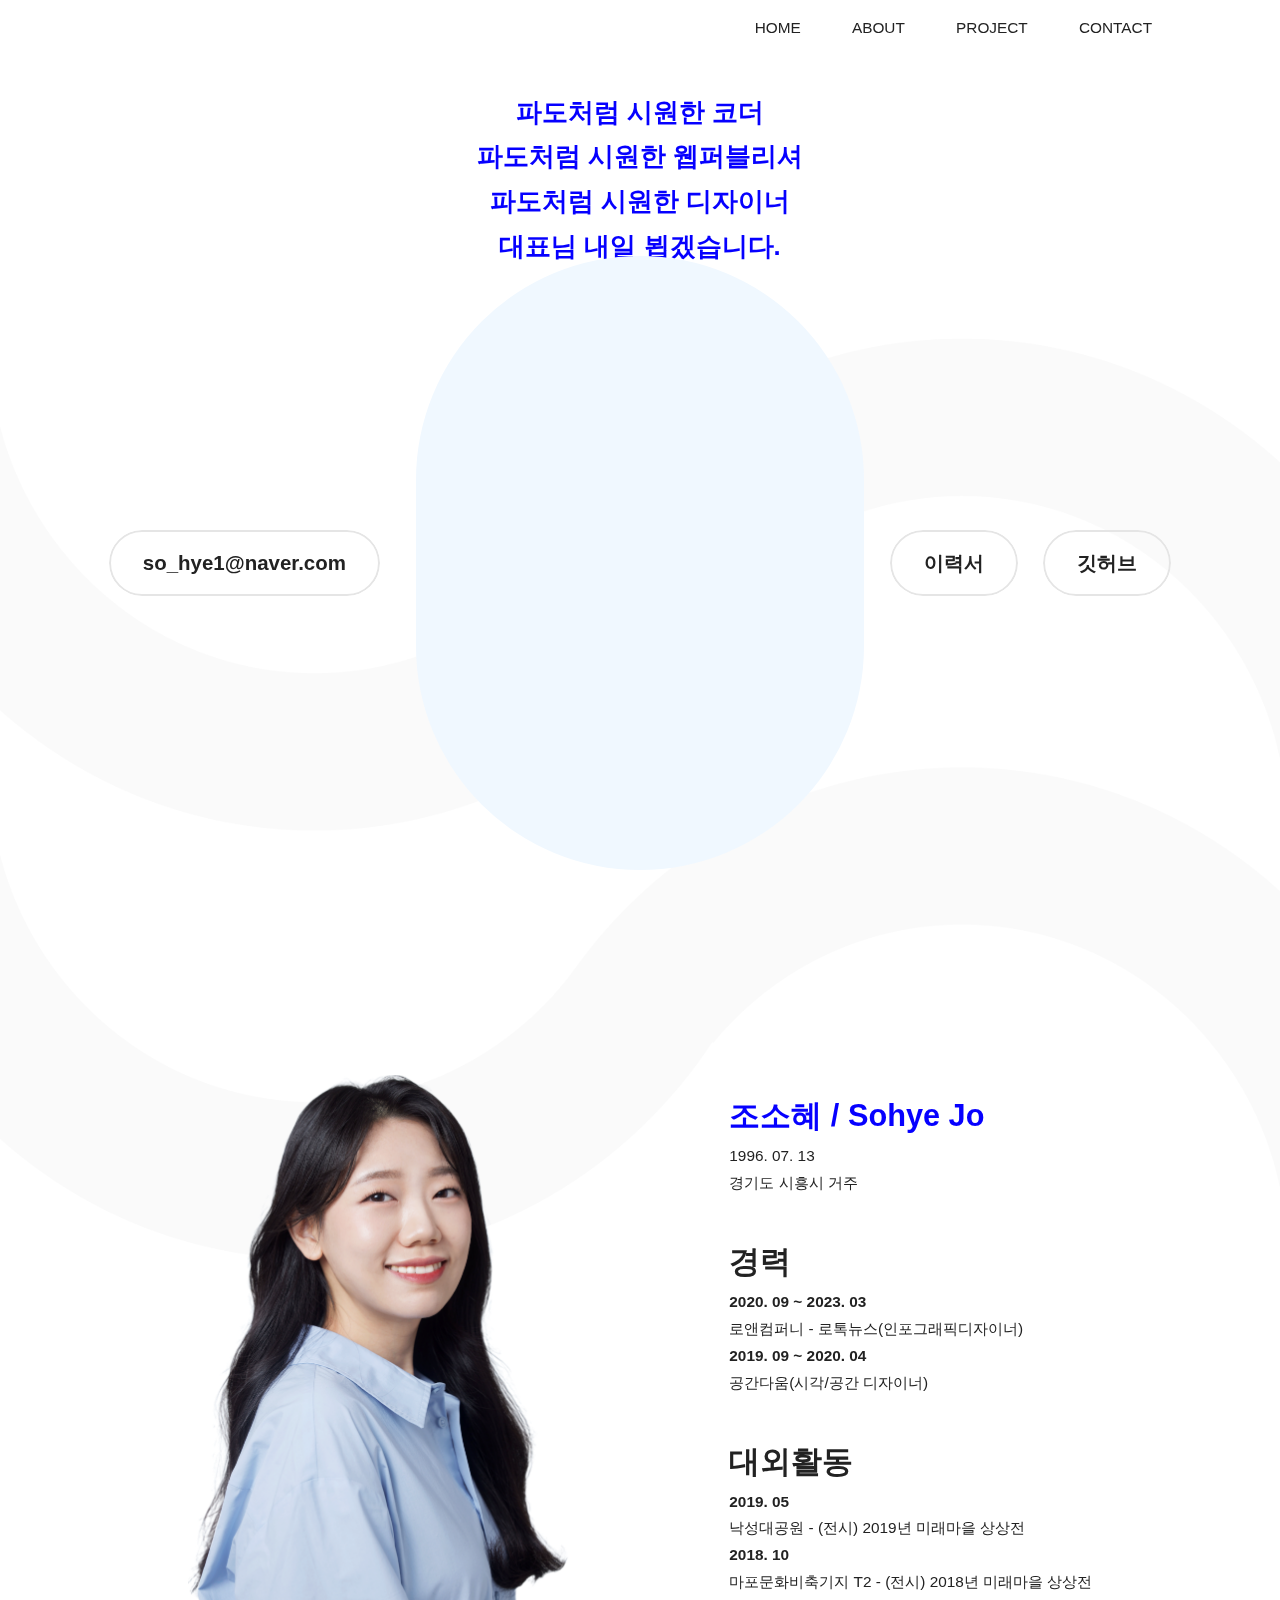
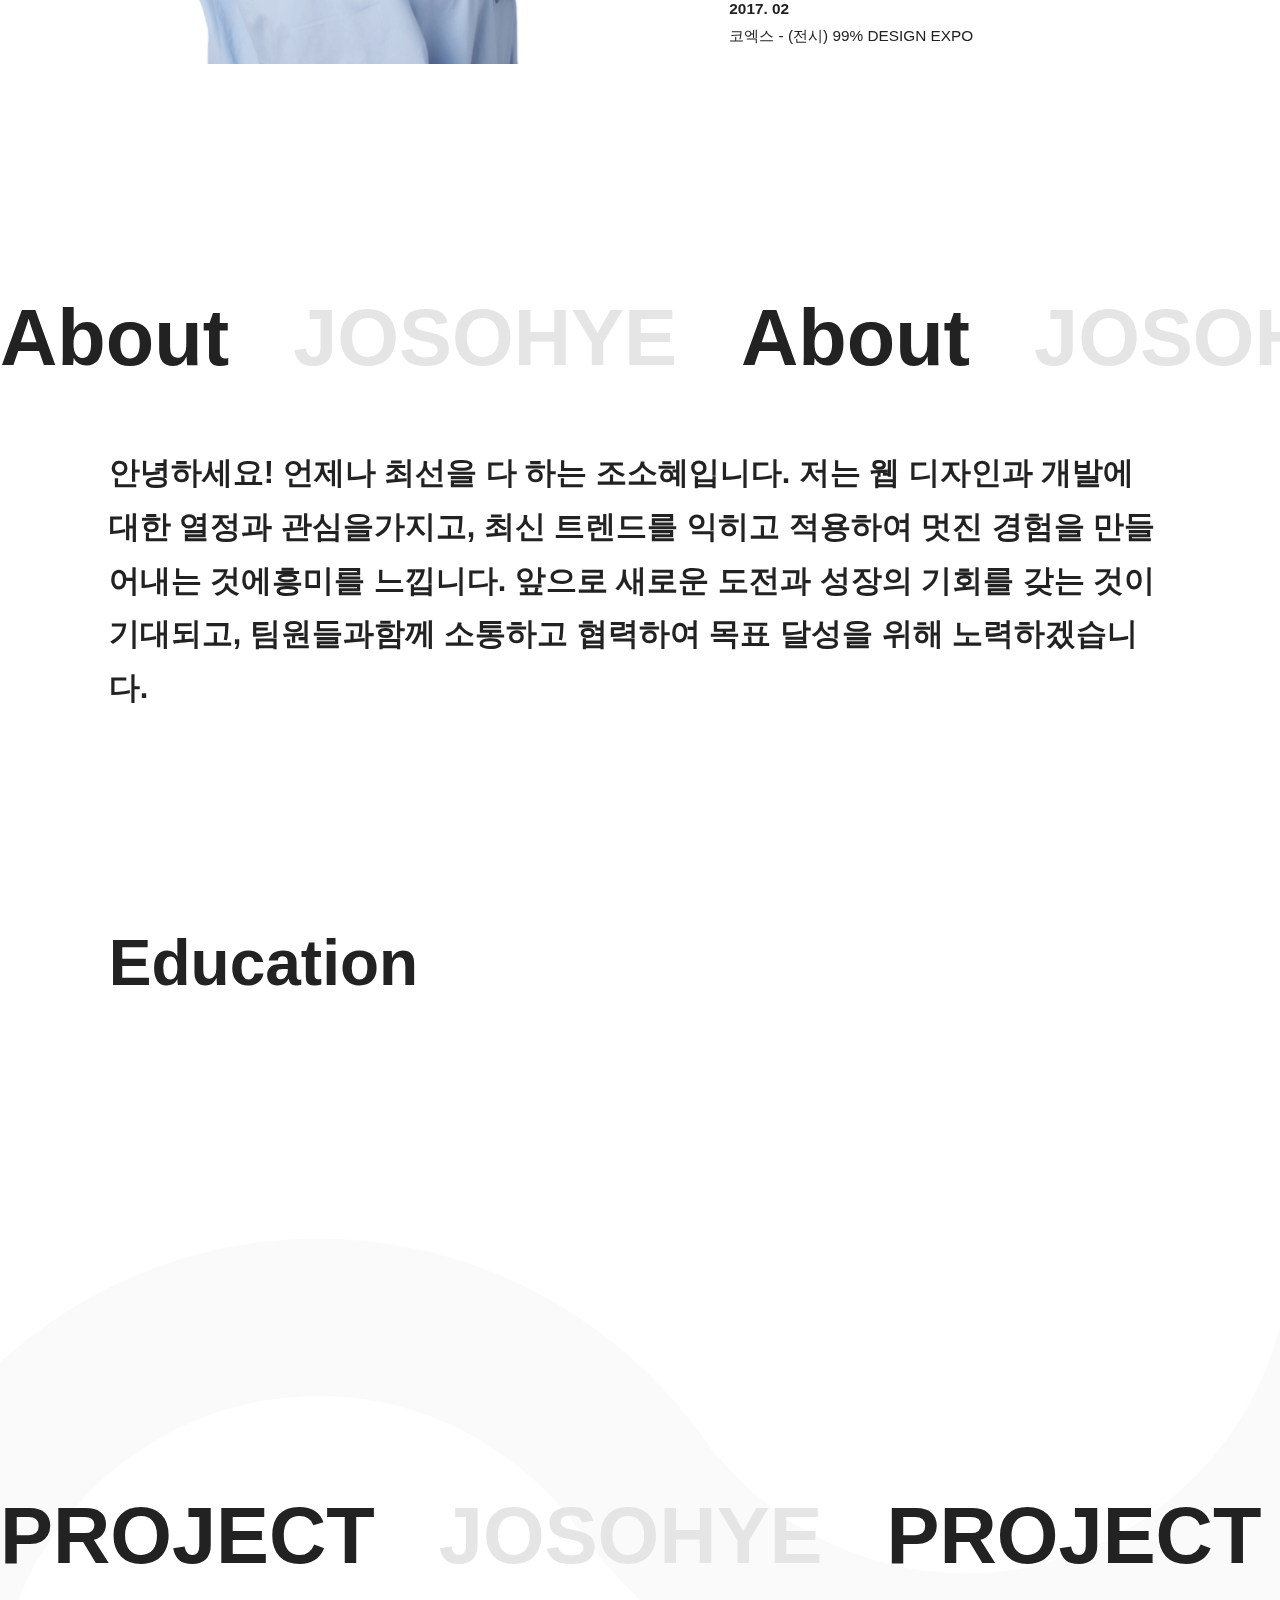
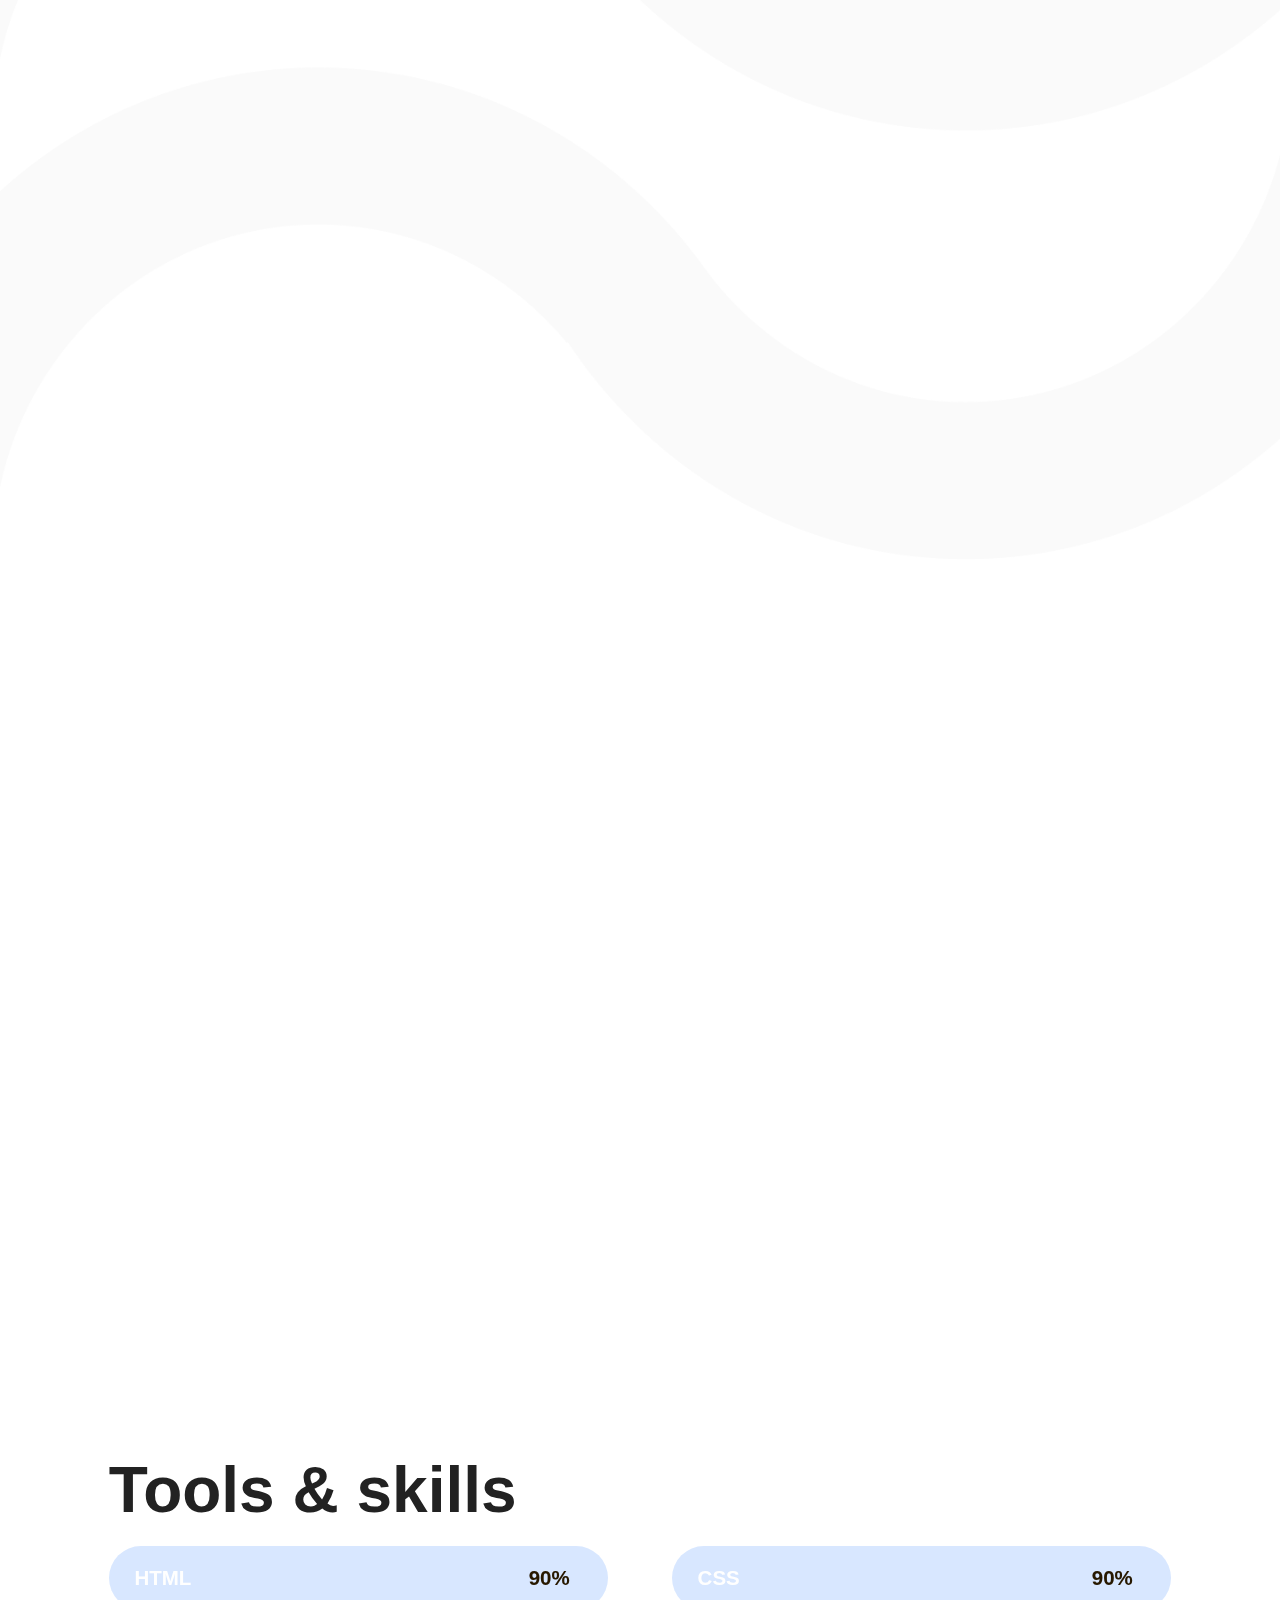
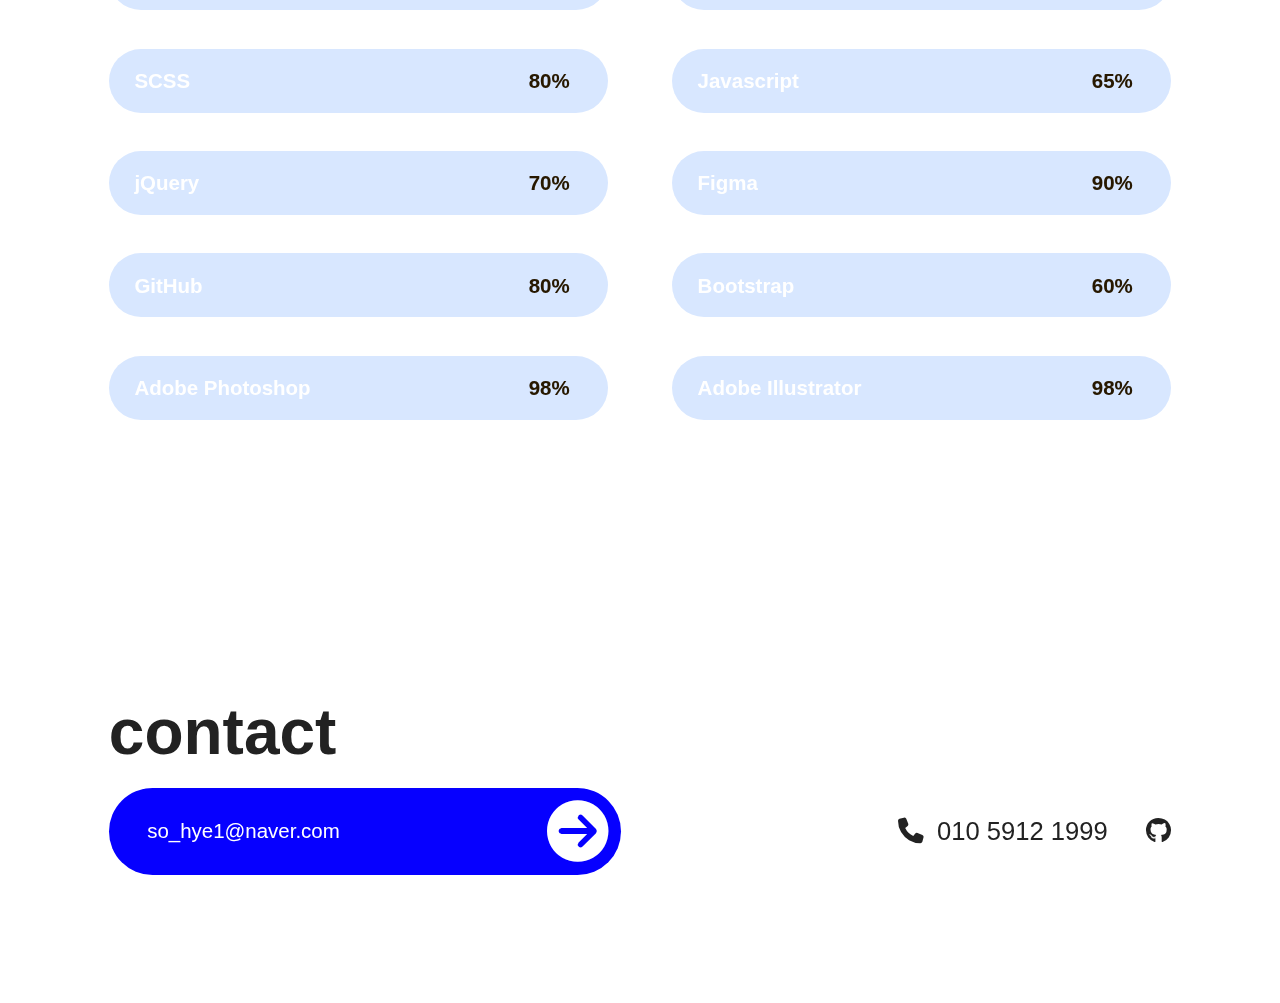
==== index.html @ f973c44a "lottie변경" ====
<!DOCTYPE html>
<html lang="ko">
<head>
    <meta charset="UTF-8">
    <meta name="viewport" content="width=device-width, initial-scale=1.0">
    <title>조소혜 포트폴리오</title>
    <link rel="stylesheet" href="https://cdnjs.cloudflare.com/ajax/libs/pretendard/1.3.8/static/pretendard.css">
    <link href="https://cdn.jsdelivr.net/npm/typeface-poppins@1.1.13/index.min.css" rel="stylesheet">
    <link rel="stylesheet" href="https://cdnjs.cloudflare.com/ajax/libs/font-awesome/6.4.2/css/all.min.css">

    <link rel="stylesheet" href="css/reset.css">
    <link rel="stylesheet" href="css/layout.css">
    <script src='https://code.jquery.com/jquery-3.7.1.min.js'></script>
    <script src='https://code.jquery.com/ui/1.13.2/jquery-ui.js'></script>
    <script src="https://cdn.jsdelivr.net/bxslider/4.2.12/jquery.bxslider.min.js"></script>
    <script src="https://cdnjs.cloudflare.com/ajax/libs/bodymovin/5.12.2/lottie.min.js"></script>
    <script src="https://cdnjs.cloudflare.com/ajax/libs/slick-carousel/1.8.1/slick.min.js"></script>
    <script src="https://cdnjs.cloudflare.com/ajax/libs/magnific-popup.js/1.1.0/jquery.magnific-popup.min.js"></script>
    <script src="js/lottie.js" defer></script>
    <script src="js/layout.js"></script>

</head>
<body>
    <div class="wrap">
        <div class="overlay"></div>
        <header>
            <div class="top">
                <h1> <a href="index.html" id="lottie">logo
                    </a>
                </h1>
                <nav>
                    <ul>
                        <li><a href="#home">HOME</a></li>
                        <li><a href="#about">ABOUT</a></li>
                        <li><a href="#projects">PROJECT</a></li>
                        <li><a href="#artwork" style="display: none;">ARTWORK</a></li>
                        <li><a href="#contact">CONTACT</a></li>
                    </ul>
                </nav>
            </div>
        </header>
        <main>
            <div class="section home" id="home">
                <div class="inner">
                    <div class="text">
                        <ul class="title_rol">
                            <li class="rol">파도처럼 시원한 코더</li>
                            <li class="rol">파도처럼 시원한 웹퍼블리셔</li>
                            <li class="rol">파도처럼 시원한 디자이너</li>
                            <li class="rol">대표님 내일 뵙겠습니다.</li>
                        </ul>
                        <div class="h1"></div>
                    </div>
                    <div class="mainpage">
                        <div class="buttons">
                            <div class="button">
                                <span class="su_button_circle">
                                </span>
                                <a href="mailto:so_hye1@naver.com" class="btn" id="copy-button">
                                    <span class="button_text_container" id="content-holder">so_hye1@naver.com</span>
                                </a>
                            </div>

                        </div>
                        <div class="photo"></div>
                        <div class="buttons">
                            <div class="button">
                                <span class="su_button_circle">
                                </span>
                                <a href="https://drive.google.com/file/d/1im0kzJDvvgI7O0NqK16ohxPN0-7JRthn/view?usp=sharing"
                                    class="btn">
                                    <span class="button_text_container">이력서</span>
                                </a>
                            </div>
                            <div class="button">
                                <span class="su_button_circle">
                                </span>
                                <a href="https://github.com/hyehyehyehyehyehye" class="btn" target="">
                                    <span class="button_text_container">깃허브</span>
                                </a>
                            </div>
                        </div>
                    </div>
                </div>
            </div>
            <div class="section about" id="about">
                <div class="inner">
                    <div class="photo"></div>
                    <div class="text">
                        <div class="t_text">
                            <h3>조소혜 / Sohye Jo</h3>
                            <p>1996. 07. 13</p>
                            <p>경기도 시흥시 거주</p>
                        </div>
                        <div class="m_text">
                            <h3>경력</h3>
                            <p><strong>2020. 09 ~ 2023. 03</strong></p>
                            <p>로앤컴퍼니 - 로톡뉴스(인포그래픽디자이너)</p>
                            <p><strong>2019. 09 ~ 2020. 04</strong></p>
                            <p>공간다움(시각/공간 디자이너)</p>
                        </div>
                        <div class="b_text">
                            <h3>대외활동</h3>
                            <p><strong>2019. 05</strong></p>
                            <p>낙성대공원 - (전시) 2019년 미래마을 상상전</p>
                            <p><strong>2018. 10</strong></p>
                            <p>마포문화비축기지 T2 - (전시) 2018년 미래마을 상상전</p>
                            <p><strong>2017. 02</strong></p>
                            <p>코엑스 - (전시) 99% DESIGN EXPO</p>
                        </div>
                    </div>
                </div>
                <div class="text_rol about">
                    <ul class="text_loop">
                        <li class="h1">About </li>
                        <li class="h1 gray">JOSOHYE</li>
                        <li class="h1">About </li>
                        <li class="h1 gray">JOSOHYE</li>
                    </ul>
                </div>
                <div class="inner">
                    <p class="h3">안녕하세요! 언제나 최선을 다 하는 조소혜입니다. 저는 웹
                        디자인과 개발에 대한 열정과 관심을가지고, 최신
                        트렌드를 익히고 적용하여 멋진
                        경험을
                        만들어내는
                        것에흥미를
                        느낍니다. 앞으로 새로운 도전과 성장의 기회를 갖는 것이 기대되고, 팀원들과함께 소통하고 협력하여 목표 달성을 위해 노력하겠습니다.
                    </p>
                </div>
            </div>
            <div class="section education" id="education">
                <div class="inner">
                    <h2>Education</h2>
                    <ul class="edu_box">
                        <li class="box">
                            <div class="box_L">
                                <span>2015년 ~ 2019년</span>
                                <h3>계원예술대학교</h3>
                                <span>전시디자인학과</span>
                            </div>
                        </li>
                        <li class="box">
                            <div class="box_R">
                                <span>2023년 7월 ~ 2023년 11월</span>
                                <h3>그린컴퓨터아카데미</h3>
                                <span>스마트-UI/UX반응형 웹디자인/웹퍼블리셔(디자인&코딩)</span>
                            </div>
                        </li>
                    </ul>
                </div>
            </div>
            <div class="section projects" id="projects">
                <div class="text_rol project">
                    <ul class="text_loop">
                        <li class="h1">PROJECT </li>
                        <li class="h1 gray">JOSOHYE</li>
                        <li class="h1">PROJECT </li>
                        <li class="h1 gray">JOSOHYE</li>
                    </ul>
                </div>
                <div class="inner">
                    <ul class="pro_wrap">
                        <li>
                            <div class="img_hover">
                                <div class="bg"></div>
                                <div class="buttons">
                                    <div class="button">
                                        <span class="su_button_circle">
                                        </span>
                                        <a href="https://hyehyehyehyehyehye.github.io/project1/" class="btn"
                                            target="_blank">
                                            <span class="button_text_container">홈페이지</span>
                                        </a>
                                    </div>
                                    <div class="button">
                                        <span class="su_button_circle">
                                        </span>
                                        <a href="https://github.com/hyehyehyehyehyehye/project1" class="btn"
                                            target="_blank">
                                            <span class="button_text_container">깃허브</span>
                                        </a>
                                    </div>
                                    <div class="button">
                                        <span class="su_button_circle">
                                        </span>
                                        <a href="https://drive.google.com/file/d/1kegADKhZpHQp6w_fx3eLBR-Mf2dJJ9vq/view?usp=sharing"
                                            class="btn" target="_blank">
                                            <span class="button_text_container">기획서</span>
                                        </a>
                                    </div>
                                </div>
                            </div>
                            <div class="text">
                                <h4>01. Project - 국민건강보험</h4>
                                <p><span>기술스택</span>HTML / CSS / Javascript / jQuery</p>
                                <p><span>제작기간</span>4주</p>
                                <p><span>본인기여도</span>100%</p>
                            </div>
                        </li>
                        <li>
                            <div class="img_hover">
                                <div class="bg"></div>
                                <div class="buttons">
                                    <div class="button">
                                        <span class="su_button_circle">
                                        </span>
                                        <a href="https://hyehyehyehyehyehye.github.io/project2/" class="btn"
                                            target="_blank">
                                            <span class="button_text_container">홈페이지</span>
                                        </a>
                                    </div>
                                    <div class="button">
                                        <span class="su_button_circle">
                                        </span>
                                        <a href="https://github.com/hyehyehyehyehyehye/project2" class="btn"
                                            target="_blank">
                                            <span class="button_text_container">깃허브</span>
                                        </a>
                                    </div>
                                </div>
                            </div>
                            <div class="text">
                                <h4>02. Project - 픈픈</h4>
                                <p><span>기술스택</span>HTML / CSS / jQuery</p>
                                <p><span>제작기간</span>4주</p>
                                <p><span>본인기여도</span>100%</p>
                            </div>
                        </li>
                        <li>
                            <div class="img_hover">
                                <div class="bg"></div>
                                <div class="buttons">
                                    <div class="button">
                                        <span class="su_button_circle">
                                        </span>
                                        <a href="https://hyehyehyehyehyehye.github.io/scss_project/" class="btn"
                                            target="_blank">
                                            <span class="button_text_container">홈페이지</span>
                                        </a>
                                    </div>
                                    <div class="button">
                                        <span class="su_button_circle">
                                        </span>
                                        <a href="https://github.com/hyehyehyehyehyehye/scss_project" class="btn"
                                            target="_blank">
                                            <span class="button_text_container">깃허브</span>
                                        </a>
                                    </div>
                                </div>
                            </div>
                            <div class="text">
                                <h4>03. Project - 브라운임팩트</h4>
                                <p><span>기술스택</span>HTML / SCSS / jQuery</p>
                                <p><span>제작기간</span>1주</p>
                                <p><span>본인기여도</span>100%</p>
                            </div>
                        </li>
                        <li>
                            <div class="img_hover">
                                <div class="bg"></div>
                                <div class="buttons">
                                    <div class="button">
                                        <span class="su_button_circle">
                                        </span>
                                        <a href="https://drive.google.com/file/d/1WYAdiRAYFwBaVdzE9FS6m36opLX-GZZn/view?usp=sharing"
                                            class="btn" target="_blank">
                                            <span class="button_text_container">기획서</span>
                                        </a>
                                    </div>
                                    <div class="button">
                                        <span class="su_button_circle">
                                        </span>
                                        <a href="#" class="btn" target="_blank">
                                            <span class="button_text_container">프로토타입보기</span>
                                        </a>
                                    </div>
                                </div>
                            </div>
                            <div class="text">
                                <h4>04. Project - 카페인</h4>
                                <p><span>기술스택</span>Figma</p>
                                <p><span>제작기간</span>4주</p>
                                <p><span>본인기여도</span>40%</p>
                            </div>
                        </li>
                    </ul>
                    <div class="buttons">
                        <div class="button_all">
                            <span class="su_button_circle">
                            </span>
                            <a href="#" class="btn">
                                <span class="button_text_container">View More</span>
                            </a>
                        </div>
                    </div>
                </div>
            </div>
            <div class="section tool" id="tool">
                <div class="inner">
                    <h2>Tools & skills</h2>
                    <ul>
                        <li>
                            <div class="tool_bar" data-percent="90%">
                                <p>HTML</p>
                                <div class="bar"></div>
                                <span class="value1">90%</span>
                            </div>
                        </li>
                        <li>
                            <div class="tool_bar" data-percent="90%">
                                <p>CSS</p>
                                <div class="bar"></div>
                                <span class="value1">90%</span>
                            </div>
                        </li>
                        <li>
                            <div class="tool_bar" data-percent="80%">
                                <p>SCSS</p>
                                <div class="bar"></div>
                                <span class="value1">80%</span>
                            </div>
                        </li>
                        <li>
                            <div class="tool_bar" data-percent="65%">
                                <p>Javascript</p>
                                <div class="bar"></div>
                                <span class="value1">65%</span>
                            </div>
                        </li>
                        <li>
                            <div class="tool_bar" data-percent="70%">
                                <p>jQuery</p>
                                <div class="bar"></div>
                                <span class="value1">70%</span>
                            </div>
                        </li>
                        <li>
                            <div class="tool_bar" data-percent="90%">
                                <p>Figma</p>
                                <div class="bar"></div>
                                <span class="value1">90%</span>
                            </div>
                        </li>
                        <li>
                            <div class="tool_bar" data-percent="80%">
                                <p>GitHub</p>
                                <div class="bar"></div>
                                <span class="value1">80%</span>
                            </div>
                        </li>
                        <li>
                            <div class="tool_bar" data-percent="60%">
                                <p>Bootstrap</p>
                                <div class="bar"></div>
                                <span class="value1">60%</span>
                            </div>
                        </li>
                        <li>
                            <div class="tool_bar" data-percent="98%">
                                <p>Adobe Photoshop</p>
                                <div class="bar"></div>
                                <span class="value1">98%</span>
                            </div>
                        </li>
                        <li>
                            <div class="tool_bar" data-percent="98%">
                                <p>Adobe Illustrator</p>
                                <div class="bar"></div>
                                <span class="value1">98%</span>
                            </div>
                        </li>
                    </ul>
                </div>
            </div>
            <div class="section artwork" id="artwork">
                <div class="inner">
                    <h2>Artworks</h2>
                    <div class="tabs">
                        <div class="tab-button-outer">
                            <div id="tab1" class="tab-button active">
                                <div class="button" id="tab1">
                                    <span class="su_button_circle">
                                    </span>
                                    <a href="#content1" class="btn">
                                        <span class="button_text_container">Infographic</span>
                                    </a>
                                </div>
                            </div>
                            <div id="tab2" class="tab-button">
                                <div class="button">
                                    <span class="su_button_circle">
                                    </span>
                                    <a href="#content2" class="btn">
                                        <span class="button_text_container">Graphic News</span>
                                    </a>
                                </div>
                            </div>
                            <div id="tab3" class="tab-button">
                                <div class="button">
                                    <span class="su_button_circle">
                                    </span>
                                    <a href="#content3" class="btn">
                                        <span class="button_text_container">Card News</span>
                                    </a>
                                </div>
                            </div>
                            <div id="tab4" class="tab-button">
                                <div class="button">
                                    <span class="su_button_circle">
                                    </span>
                                    <a href="#content4" class="btn">
                                        <span class="button_text_container">Exhibition</span>
                                    </a>
                                </div>
                            </div>
                        </div>
                        <div id="content1" class="tab-content active carousel">
                            <a href="./gallery/img/info2.jpg" class="popup">
                                <img src="./img/artwork/6.jpg">
                                <div class="buttons">
                                    <div class="button">
                                        <span class="su_button_circle">
                                        </span>
                                        <a href="https://hyehyehyehyehyehye.github.io/project1/" class="btn"
                                            target="_blank">
                                            <span class="button_text_container">홈페이지</span>
                                        </a>
                                    </div>
                                </div>
                            </a>
                            <a href="http://qwerew.cafe24.com/images/2.jpg" class="popup"><img
                                    src="http://qwerew.cafe24.com/images/2.jpg"></a>
                            <a href="http://qwerew.cafe24.com/images/3.jpg" class="popup"><img
                                    src="http://qwerew.cafe24.com/images/3.jpg"></a>
                            <a href="http://qwerew.cafe24.com/images/4.jpg" class="popup"><img
                                    src="http://qwerew.cafe24.com/images/4.jpg"></a>
                        </div>
                        <div id="content2" class="tab-content carousel">
                            <a href="http://qwerew.cafe24.com/images/5.jpg" class="popup"><img
                                    src="http://qwerew.cafe24.com/images/5.jpg"></a>
                            <a href="http://qwerew.cafe24.com/images/6.jpg" class="popup"><img
                                    src="http://qwerew.cafe24.com/images/6.jpg"></a>
                            <a href="http://qwerew.cafe24.com/images/7.jpg" class="popup"><img
                                    src="http://qwerew.cafe24.com/images/7.jpg"></a>
                            <a href="http://qwerew.cafe24.com/images/8.jpg" class="popup"><img
                                    src="http://qwerew.cafe24.com/images/8.jpg"></a>
                        </div>
                        <div id="content3" class="tab-content carousel">
                            <a href="http://qwerew.cafe24.com/images/1.jpg" class="popup"><img
                                    src="http://qwerew.cafe24.com/images/1.jpg"></a>
                            <a href="http://qwerew.cafe24.com/images/2.jpg" class="popup"><img
                                    src="http://qwerew.cafe24.com/images/2.jpg"></a>
                            <a href="http://qwerew.cafe24.com/images/3.jpg" class="popup"><img
                                    src="http://qwerew.cafe24.com/images/3.jpg"></a>
                            <a href="http://qwerew.cafe24.com/images/4.jpg" class="popup"><img
                                    src="http://qwerew.cafe24.com/images/4.jpg"></a>
                        </div>
                    </div>
                </div>
            </div>
        </main>
        <footer id="contact">
            <div class="inner">
                <h2>contact</h2>
                <div class="con_wrap">
                    <div class="email_b">
                        <a id="copy-button">
                            <p id="content-holder">so_hye1@naver.com</p>
                            <i class="fa fa-arrow-circle-right fa-3x"></i>
                        </a>
                    </div>
                    <div class="phone">
                        <span><i class="fa-solid fa-phone"></i>010 5912 1999</span>
                        <a href="https://github.com/hyehyehyehyehyehye" target="_blank"><i
                                class="fa-brands fa-github"></i></a>
                    </div>
                </div>
            </div>
            <div class="progress">
                <span class="bar"></span>
                <span class="txt"></span>
            </div>
        </footer>
    </div>

    <script>
        var animation = bodymovin.loadAnimation({
            container: document.getElementById("lottie"), // Required
            path: "./animation/ani4.json", // Required
            renderer: "svg", // Required
            loop: true, // Optional
            autoplay: true, // Optional
        });
    </script>
</body>
</html>
---- css/layout.css ----
@import url(https://cdnjs.cloudflare.com/ajax/libs/slick-carousel/1.8.1/slick.css);
@import url(https://cdnjs.cloudflare.com/ajax/libs/magnific-popup.js/1.1.0/magnific-popup.css);

body::before {
  content: "";
  display: block;
  background: url(../img/bg/bg_Vector2.png) no-repeat center;
  background-size: cover;
  width: 100%;
  height: 1500px;
  position: absolute;
  top: 0;
  z-index: -5;
}
body::after {
  content: "";
  display: block;
  background: url(../img/bg/bg_Vector.png) no-repeat center center/cover;
  background-size: cover;
  width: 100%;
  height: 1500px;
  position: absolute;
  top: 2500px;
  z-index: -5;
}
.wrap {
  overflow: hidden;
  width: 100%;
  height: 100%;
}

/* header */

header .top {
  display: flex;
  align-items: center;
  position: fixed;
  z-index: 10;
  background: #ffffffb3;
  width: 100%;
  height: 4vw;
}

header h1 {
  width: 10vw;
  height: 4vw;
  margin-left: 8vw;
  position: relative;
}
header h1 > a {
  width: 100%;
  height: 100%;
  display: block;
  text-indent: -999999px;
}
header h1 > a svg {
  display: block;
  position: absolute;
  top: 0;
}

header nav {
  position: absolute;
  right: 8vw;
}

header nav ul {
  display: flex;
}
header nav ul > li > a {
  padding: 0 2vw;
  font-size: 1.2vw;
}

/* header end */

/* section home */
main {
  padding-top: 4vw;
}
.section.home {
  margin-top: 3vw;
  margin-bottom: 15vw;
}
.section.home .text {
  width: 100%;
  text-align: center;
}
.section.home .text .title_rol {
  width: 100%;
  height: 3vw;
  font-size: 2vw;
  font-weight: 700;
  color: var(--primary);
}
.section.home .text .h1 {
  line-height: 6vw;
  font-family: "popins", sans-serif;
  font-weight: 800;
  margin-top: 2vw;
  height: 6vw;
}
.section.home .mainpage {
  width: 100%;
  height: 50vw;
  display: flex;
  justify-content: space-between;
  align-items: center;
  position: relative;
  margin-top: 1vw;
}

.section.home .photo {
  width: 35vw;
  height: 48vw;
  position: absolute;
  left: 50%;
  transform: translateX(-50%);
  background: aliceblue url(../img/bg/2.png) no-repeat top 4vw center/contain;
  border-radius: 20vw;
  background-size: 36vw;
}
/* section home btn */
.section.home .buttons {
  display: flex;
  gap: 2vw;
}
.section.home .button {
  overflow: hidden;
  position: relative;
  border-radius: 50vw;
}

.button:hover a,
.button_all:hover a {
  color: #fff;
}

.su_button_circle {
  background: linear-gradient(270deg, #0c00ff 20%, #6dd5fa 80%) !important;
  border-radius: 1000px;
  position: absolute;
  left: 0;
  top: 0;
  width: 0px;
  height: 0px;
  margin-left: 0px;
  margin-top: 0px;
  pointer-events: none;
}
.btn {
  display: block;
  border: 2px solid var(--gray2);
  font-weight: 700;
  text-align: center;
  border-radius: 50vw;
  transition: 400ms;
  text-decoration: none;
  padding: 1vw 2.5vw;
}

.button_text_container {
  display: block;
  position: relative;
}

.explode-circle {
  animation: explode 0.5s forwards;
}

.desplode-circle {
  animation: desplode 0.5s forwards;
}

@keyframes explode {
  0% {
    width: 0px;
    height: 0px;
    margin-left: 0px;
    margin-top: 0px;
    background-color: rgba(42, 53, 80, 0.2);
  }

  100% {
    width: 400px;
    height: 400px;
    margin-left: -200px;
    margin-top: -200px;
    background-color: rgba(20, 180, 87, 0.8);
  }
}

@keyframes desplode {
  0% {
    width: 400px;
    height: 400px;
    margin-left: -200px;
    margin-top: -200px;
    background-color: rgba(20, 180, 87, 0.8);
  }

  100% {
    width: 0px;
    height: 0px;
    margin-left: 0px;
    margin-top: 0px;
    background-color: rgba(129, 80, 108, 0.6);
  }
}
/* section home btn end*/
/* section home end*/

/* section about*/
.section.about {
  margin-top: 4vw;
  margin-bottom: 15vw;
}
.section.about .inner {
  display: flex;
  justify-content: space-around;
  align-items: center;
}
.section.about .inner .photo {
  width: 30vw;
  height: 46vw;
  background: url(../img/bg/1-1.png) center / 36vw no-repeat;
}
.section.about .inner .text {
  display: flex;
  flex-direction: column;
  gap: 3vw;
  font-size: 1.2vw;
}
.section.about .inner .text .t_text h3 {
  color: var(--primary);
}

.section.about .text_rol {
  margin-top: 16vw;
}
.text_rol .text_loop {
  display: flex;
  gap: 5vw;
  text-align: center;
}
.text_rol .text_loop .gray {
  color: var(--gray2);
  right: 2vw;
}

.section.about p.h3 {
  margin-top: 3vw;
}
/* section about end*/

/* section projects*/
.section.projects {
  margin-bottom: 15vw;
  position: relative;
  overflow: hidden;
}

.section.projects .pro_wrap {
  display: flex;
  width: 100%;
  height: 100%;
  flex-wrap: wrap;
  margin-top: 3vw;
  gap: 3vw;
  justify-content: space-between;
}
.section.projects .pro_wrap li {
  flex: 0 0 39.5vw;
  overflow: hidden;
  border: 2px solid var(--gray2);
  border-radius: 3vw;
  transform: translateY(240%);
}

.section.projects .pro_wrap li .img_hover {
  width: 100%;
  height: 30vw;
  overflow: hidden;
  position: relative;
}

.section.projects .pro_wrap li .img_hover img {
  width: 100%;
}
.section.projects .pro_wrap li:nth-child(1) .img_hover {
  background: url(../img/project/pro1.png) no-repeat top center/cover;
}
.section.projects .pro_wrap li:nth-child(2) .img_hover {
  background: url(../img/project/pro2.png) no-repeat top center/cover;
}
.section.projects .pro_wrap li:nth-child(3) .img_hover {
  background: url(../img/project/pro3.png) no-repeat top center/cover;
}
.section.projects .pro_wrap li:nth-child(4) .img_hover {
  background: url(../img/project/pro4.png) no-repeat center center/contain;
  background-size: 20vw 25vw;
}

/* img 속도 조절 */
.section.projects .pro_wrap li:hover .img_hover {
  transition: 8s;
  background-position: bottom;
}
.section.projects .pro_wrap li:nth-child(4):hover .img_hover {
  transition: 0s;
  background-position: center;
}

.section.projects .pro_wrap li .img_hover .bg {
  background-color: #0000ff66;
  position: absolute;
  bottom: -39.9vw;
  width: 39.9vw;
  height: 39.9vw;
  border-radius: 3vw 3vw 0 0;
  transition: 0.5s;
  filter: invert(100%);
}
.section.projects .pro_wrap li:hover .img_hover .bg {
  bottom: 0;
}
.section.projects .img_hover .buttons,
.section.projects .buttons {
  height: 100%;
  display: flex;
  gap: 2vw;
  justify-content: center;
  align-items: center;
}
.section.projects .img_hover .button {
  overflow: hidden;
  position: relative;
  border-radius: 50vw;
}
.section.projects .img_hover .button .btn {
  background-color: #fff;
  border: none;
}
.section.projects .button:nth-child(1) {
  transform: translateX(-300%);
  opacity: 0;
  transition: 0.5s;
  z-index: -1;
}
.section.projects .button:nth-child(2) {
  transform: translateX(300%);
  opacity: 0;
  transition: 0.5s;
  z-index: -1;
}
.section.projects .button:nth-child(3) {
  transform: translateX(300%);
  opacity: 0;
  transition: 0.5s;
  z-index: -1;
}

.section.projects .text_rol .text_loop .gray {
  right: 1vw;
}

.section.projects .pro_wrap li:hover .img_hover .button:nth-child(1) {
  transform: translateX(0);
  opacity: 1;
  z-index: 0;
}
.section.projects .pro_wrap li:hover .img_hover .button:nth-child(2) {
  transform: translateX(0);
  opacity: 1;
  z-index: 0;
}
.section.projects .pro_wrap li:hover .img_hover .button:nth-child(3) {
  transform: translateX(0);
  opacity: 1;
  z-index: 0;
}
.section.projects .pro_wrap li .text {
  padding: 1vw 3vw 1.5vw;
  width: 100%;
  background-color: #fff;
}
.section.projects .pro_wrap li .text p {
  line-height: 2vw;
  font-size: 1.2vw;
}
.section.projects .pro_wrap li .text p span {
  display: inline-block;
  width: 6vw;
}
.section.projects .inner > .buttons {
  margin-top: 6vw;
}

.section.projects .button_all {
  overflow: hidden;
  position: relative;
  border-radius: 50vw;
  display: none;
}
/* section projects end */

/* section Education  */
.section.education {
  margin-bottom: 15vw;
}
.section.education h2 {
  padding-bottom: 2vw;
}
.section.education .edu_box {
  width: 100%;
  height: 100%;
  display: flex;
  gap: 2vw;
}

.edu_box .box {
  width: 50%;
  height: 18vw;
  padding: 0 5vw;
  background: linear-gradient(90deg, #d8e7ff 0%, #fafdff 100%);
  border-radius: 5vw;
  display: flex;
  flex-direction: column;
  justify-content: center;
}
.edu_box .box_L span,
.edu_box .box_R span {
  font-size: 1.2vw;
}
.edu_box .box:nth-child(1) {
  transform: translateX(-150%);
}
.edu_box .box:nth-child(2) {
  transform: translateX(150%);
}

/* section Education end */

/* section tool  */

.section.tool {
  padding-bottom: 15vw;
}
.section.tool ul {
  display: flex;
  flex-direction: row;
  flex-wrap: wrap;
  gap: 3vw;
  justify-content: space-between;
}

.tool_bar {
  background: #d8e7ff;
  justify-content: flex-start;
  border-radius: 100px;
  align-items: center;
  position: relative;
  display: flex;
  height: 5vw;
  width: 39vw;
}
.tool_bar p {
  position: absolute;
  text-indent: 2vw;
  font-weight: 700;
  color: #fff;
}
.tool_bar span {
  margin-left: 5px;
  color: #fff;
  font-weight: 700;
  position: absolute;
  right: 3vw;
  mix-blend-mode: difference;
}
.tool_bar .bar {
  border-radius: 100px;
  background: linear-gradient(270deg, #0c00ff 0%, #3459fd 49.48%, #6dd5fa 100%);
  height: 5vw;
  width: 0;
}
/* section tool end */

/* section artwork  */
.section.artwork {
  display: none;
  width: 100%;
  height: 50vw;
}
.section.artwork .tab-button-outer {
  display: flex;
  gap: 3vw;
}

.section.artwork .buttons {
  display: flex;
  gap: 2vw;
}
.section.artwork .button {
  overflow: hidden;
  position: relative;
  border-radius: 50vw;
}
.section.artwork .tab-content {
  display: none;
}
.section.artwork .tab-content.active {
  display: block;
}

.section.artwork .buttons {
  display: flex;
  gap: 2vw;
}
.section.artwork .button {
  overflow: hidden;
  position: relative;
  border-radius: 50vw;
}

.slick-track a {
  height: 35vw;
  margin-right: 30px;
  border-radius: 3vw;
  border: 2px solid var(--gray2);
  overflow: hidden;
}
.slick-track a img {
  width: 100%;
}

/* section artwork end */

/* footer */
footer {
  /* margin-top: 20vw; */
  padding: 5vw 0;
}

footer .con_wrap {
  display: flex;
  justify-content: space-between;
  margin-bottom: 5vw;
}
footer .con_wrap .email_b a {
  display: flex;
  justify-content: space-between;
  align-items: center;
  width: 40vw;
  padding: 1vw 1vw;
  background: var(--primary);
  border-radius: 100px;
  color: #fff;
}

footer .con_wrap .email_b:hover a {
  width: 50vw;
  background: linear-gradient(270deg, #0c00ff 0%, #3459fd 49.48%, #6dd5fa 100%);
  transition: all 0.5s;
}
footer .con_wrap .email_b:hover a i {
  transform: rotate(-30deg);
  transition: all 0.5s;
}

footer .con_wrap .email_b a p {
  text-indent: 2vw;
}
footer .con_wrap .email_b a p {
  text-indent: 2vw;
}
footer .con_wrap .phone {
  display: flex;
  align-items: center;
  gap: 3vw;
  font-size: 2vw;
}

footer .con_wrap .phone span i {
  padding-right: 1vw;
}

@media screen and (max-width: 1440px) {
  .section.projects .pro_wrap li {
    flex: 0 0 39.4vw;
  }
}
@media screen and (max-width: 1180px) {
  .section.projects .pro_wrap li {
    flex: 0 0 39.3vw;
  }
}
@media screen and (max-width: 886px) {
  body::before {
    width: 100%;
    height: 1000px;
    top: 0;
  }
  body::after {
    width: 100%;
    height: 1000px;
    top: 1600px;
  }
  .section.projects .pro_wrap li {
    flex: 0 0 39.2vw;
  }
}

@media screen and (max-width: 776px) {
  .section.projects .pro_wrap li {
    flex: 0 0 39.1vw;
  }
}

@media screen and (max-width: 690px) {
  body::before {
    width: 100%;
    height: 800px;
    top: 0;
  }
  body::after {
    width: 100%;
    height: 800px;
    top: 1600px;
  }
  header .top {
    display: none;
  }

  .section.home .text .title_rol {
    font-size: 4vw;
  }
  .section.home .text .title_rol.about {
    margin-top: 26vw;
  }
  .section.home .text .h1 {
    font-size: 9vw;
  }
  .section.home .mainpage {
    margin-top: 5vw;
    width: 100%;
    justify-content: flex-end;
  }
  .section.home .mainpage .photo {
    left: 30%;
  }
  .section.home .mainpage .buttons {
    margin-right: 10vw;
  }
  .section.home .mainpage .buttons:nth-child(1) {
    position: absolute;
    top: 18vw;
  }

  .section.home .mainpage .buttons:nth-child(3) {
    position: absolute;
    top: 25vw;
  }
  .section.about .inner {
    flex-direction: column;
  }

  .section.about .inner .text {
    font-size: 3vw;
    flex-wrap: wrap;
    justify-content: space-between;
  }

  .section.about .inner .text h3 {
    font-size: 3vw;
    color: var(--primary);
  }

  .section.about .inner .text .t_text {
    text-align: center;
    width: 100%;
    display: flex;
    justify-content: center;
    align-items: center;
    gap: 5vw;
    margin-top: 3vw;
    border: 2px solid var(--gray2);
    border-radius: 3vw;
    padding: 2vw 3vw;
  }

  .section.about .inner .text .t_text h3 {
    font-size: 3vw;
  }
  .section.about .inner .text .m_text,
  .section.about .inner .text .b_text {
    padding: 0 3vw;
  }

  .section.education .edu_box {
    flex-wrap: wrap;
  }
  .edu_box .box {
    width: 100%;
  }

  .edu_box .box_L h3,
  .edu_box .box_R h3 {
    font-size: 3vw;
  }

  .section.projects .pro_wrap li {
    flex: 0 0 100%;
    border-radius: 4vw;
  }
  .section.projects .pro_wrap li .img_hover {
    height: 50vw;
  }

  .section.projects .pro_wrap li:nth-child(4) .img_hover {
    background-size: 30vw 38.5vw;
  }

  .section.projects .pro_wrap li .img_hover .bg {
    bottom: -50vw;
    width: 100%;
    height: 50vw;
  }

  .section.projects .pro_wrap li .text {
    padding: 3vw;
  }
  .section.projects .pro_wrap li .text h4 {
    font-size: 3vw;
  }
  .section.projects .pro_wrap li .text p {
    font-size: 2vw;
    line-height: 3vw;
  }
  .section.projects .pro_wrap li .text p span {
    width: 10vw;
  }
}
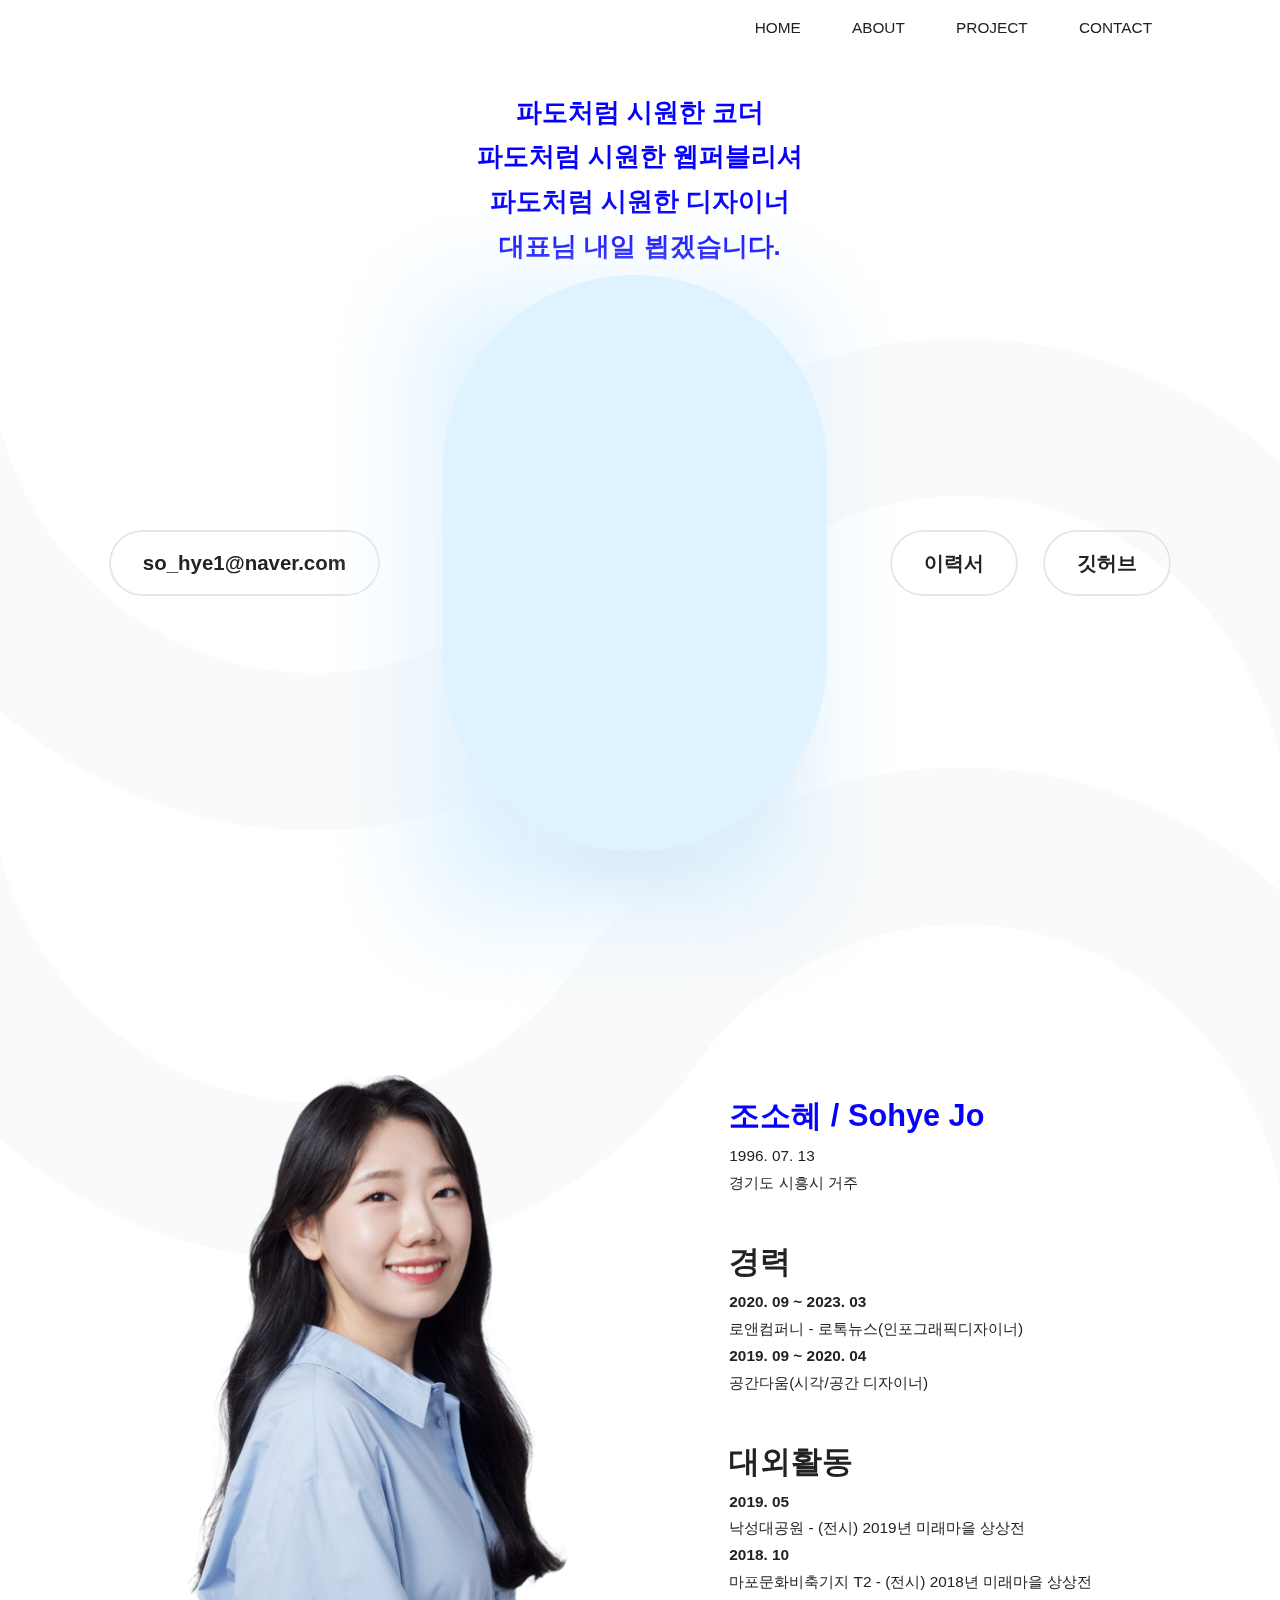
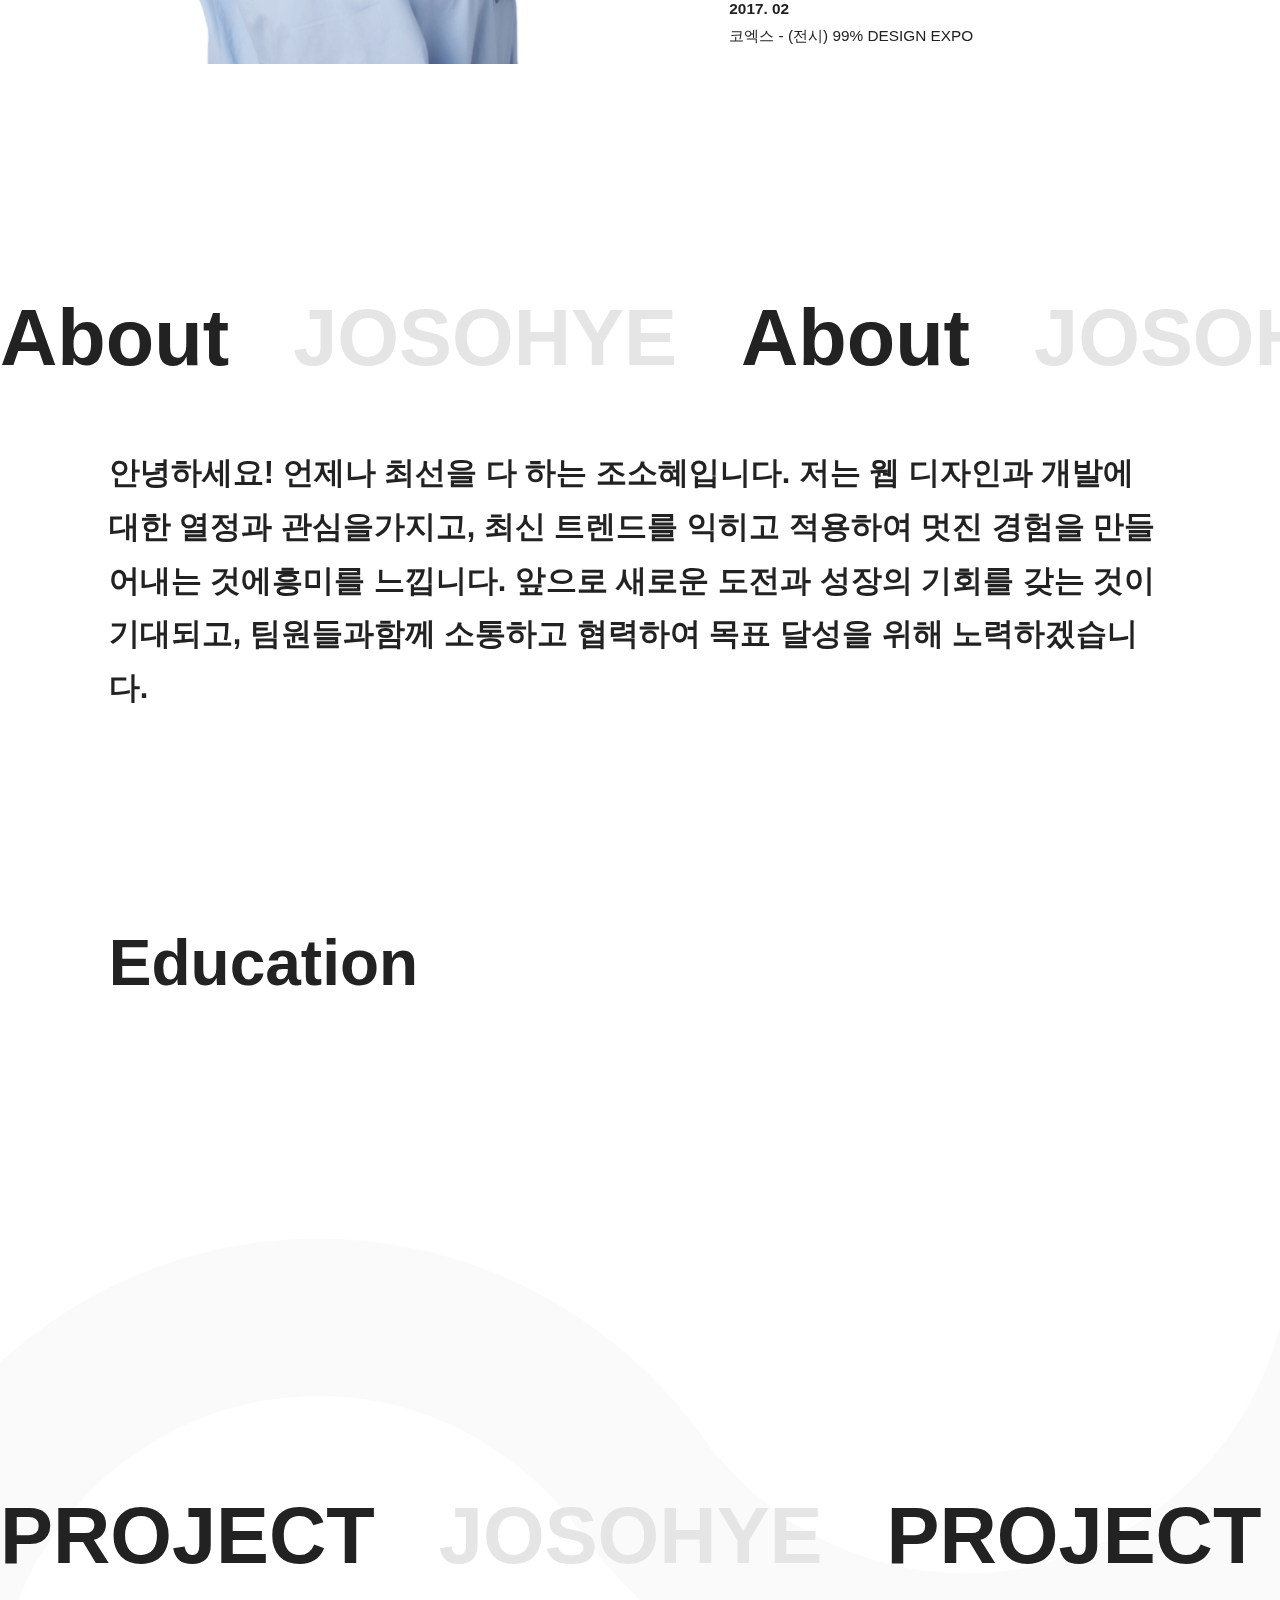
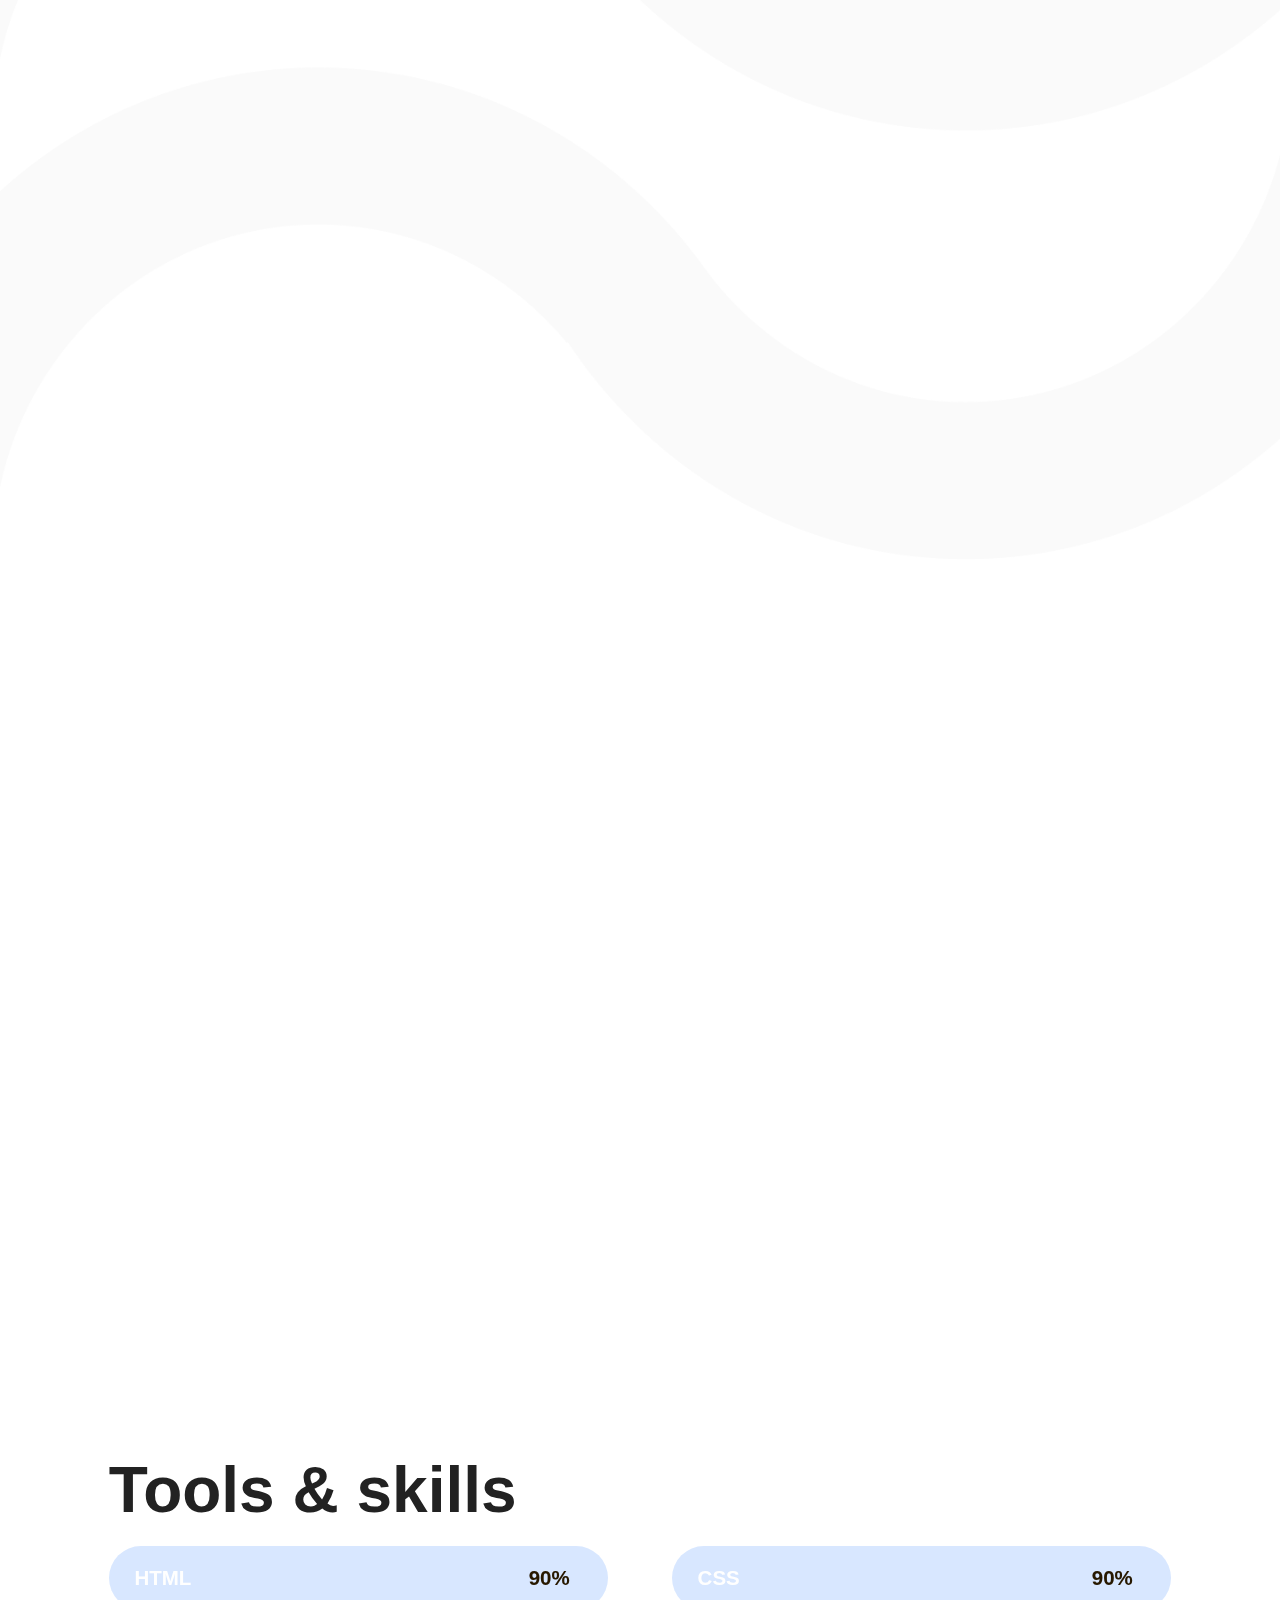
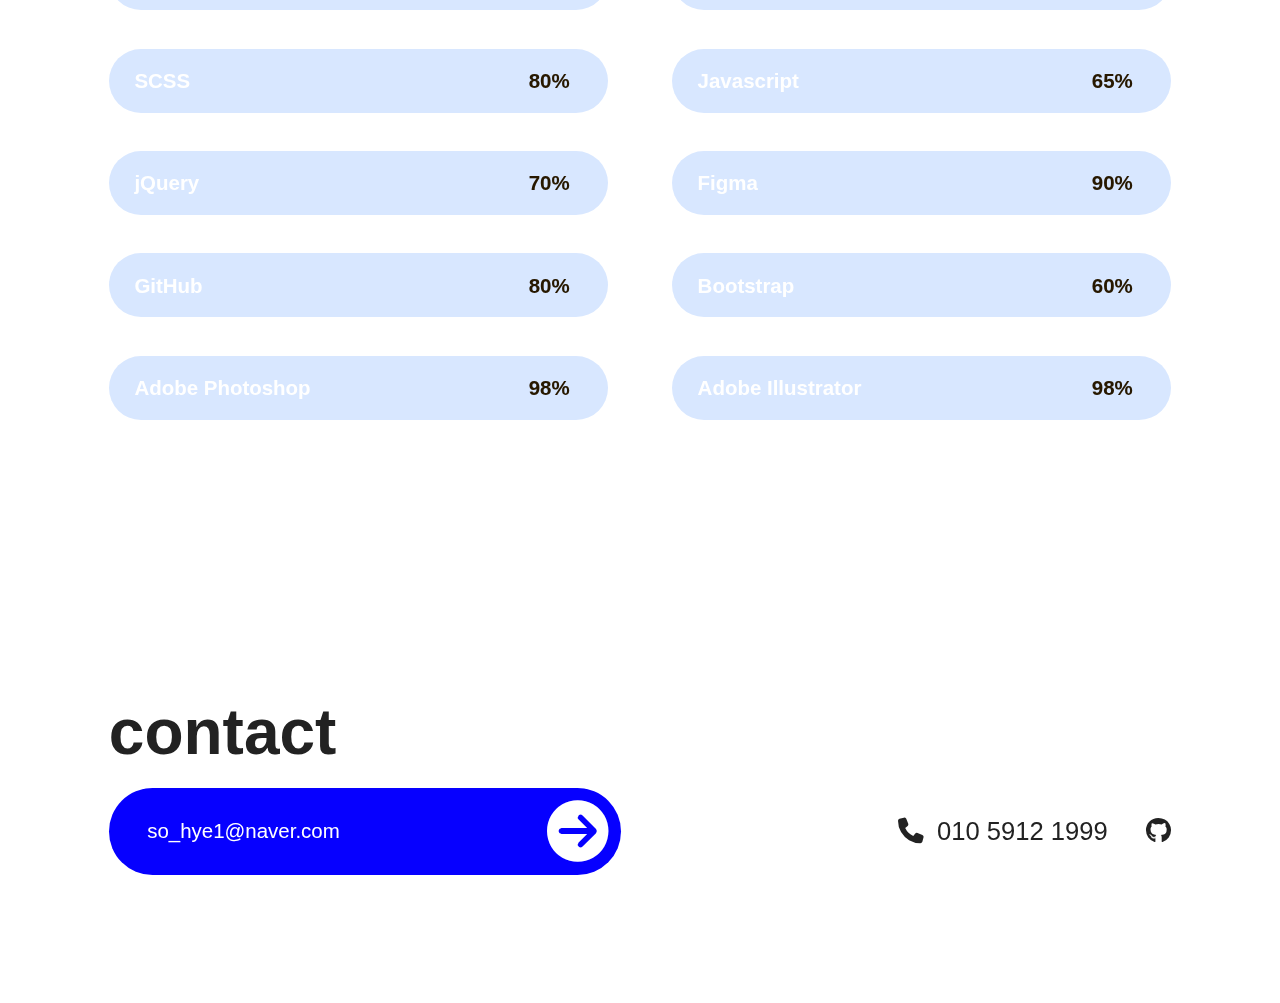
==== commit e1330bfe: "figma" ====
--- a/index.html
+++ b/index.html
@@ -62,7 +62,14 @@
                             </div>
 
                         </div>
-                        <div class="photo"></div>
+                        <div id="top">
+                            <div class="perspective">
+                                <div class="card">
+                                    <div class="thumb">
+                                    </div>
+                                </div>
+                            </div>
+                        </div>
                         <div class="buttons">
                             <div class="button">
                                 <span class="su_button_circle">
@@ -263,15 +270,14 @@
                                     <div class="button">
                                         <span class="su_button_circle">
                                         </span>
-                                        <a href="https://drive.google.com/file/d/1WYAdiRAYFwBaVdzE9FS6m36opLX-GZZn/view?usp=sharing"
-                                            class="btn" target="_blank">
+                                        <a href="https://www.miricanvas.com/v/12gcctn" class="btn" target="_blank">
                                             <span class="button_text_container">기획서</span>
                                         </a>
                                     </div>
                                     <div class="button">
                                         <span class="su_button_circle">
                                         </span>
-                                        <a href="#" class="btn" target="_blank">
+                                        <a href="./figma/iframe.html" class="btn">
                                             <span class="button_text_container">프로토타입보기</span>
                                         </a>
                                     </div>
--- a/css/layout.css
+++ b/css/layout.css
@@ -110,16 +110,47 @@
   margin-top: 1vw;
 }
 
-.section.home .photo {
-  width: 35vw;
-  height: 48vw;
-  position: absolute;
-  left: 50%;
-  transform: translateX(-50%);
-  background: aliceblue url(../img/bg/2.png) no-repeat top 4vw center/contain;
-  border-radius: 20vw;
-  background-size: 36vw;
-}
+.perspective {
+  perspective: 1000px;
+}
+
+#top {
+  display: flex;
+  align-items: center;
+  justify-content: center;
+  margin: auto;
+}
+
+.card {
+  width: 30vw;
+  height: 45vw;
+  margin: auto;
+  box-shadow: 0 70px 63px -60px #a3a3a3;
+  transform-style: preserve-3d;
+  /* transform-style: preserve-3d; - 하위에 있는 자손도 모두 3d로 배치하겠다 기본값은 flat */
+  transition: transform 0.05s linear;
+  border-radius: 30vw;
+}
+.card .thumb {
+  background: #dff2ff url(../img/bg/2.png) no-repeat bottom center;
+  width: 100%;
+  height: 100%;
+  background-size: 30vw;
+  border-radius: 30vw;
+}
+.card .thumb::after {
+  background: inherit;
+  content: "";
+  display: block;
+  position: absolute;
+  left: -20px;
+  top: 20px;
+  width: 100%;
+  height: 108%;
+  z-index: -1;
+  filter: blur(55px);
+}
+
 /* section home btn */
 .section.home .buttons {
   display: flex;
@@ -299,6 +330,12 @@
 .section.projects .pro_wrap li:nth-child(4) .img_hover {
   background: url(../img/project/pro4.png) no-repeat center center/contain;
   background-size: 20vw 25vw;
+}
+
+.section.projects li iframe {
+  display: block;
+  width: 40vw;
+  height: 30vw;
 }
 
 /* img 속도 조절 */
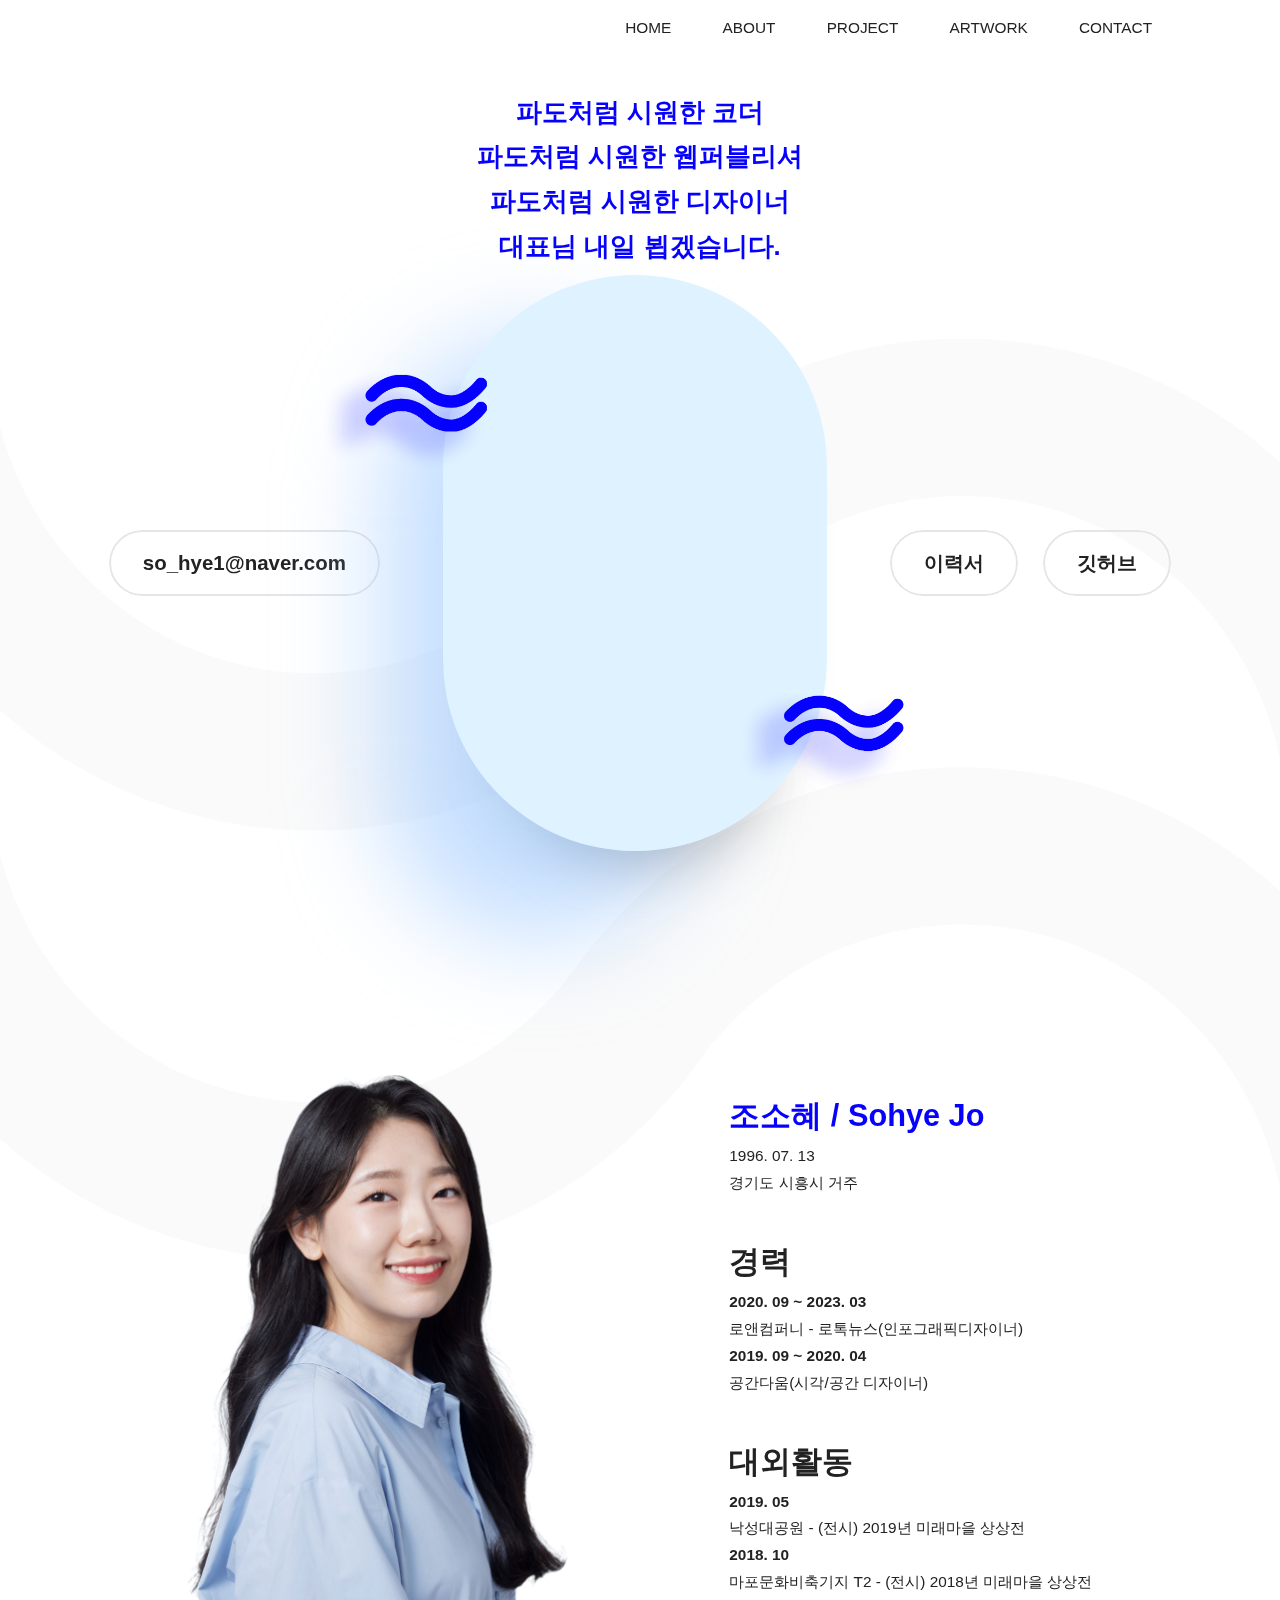
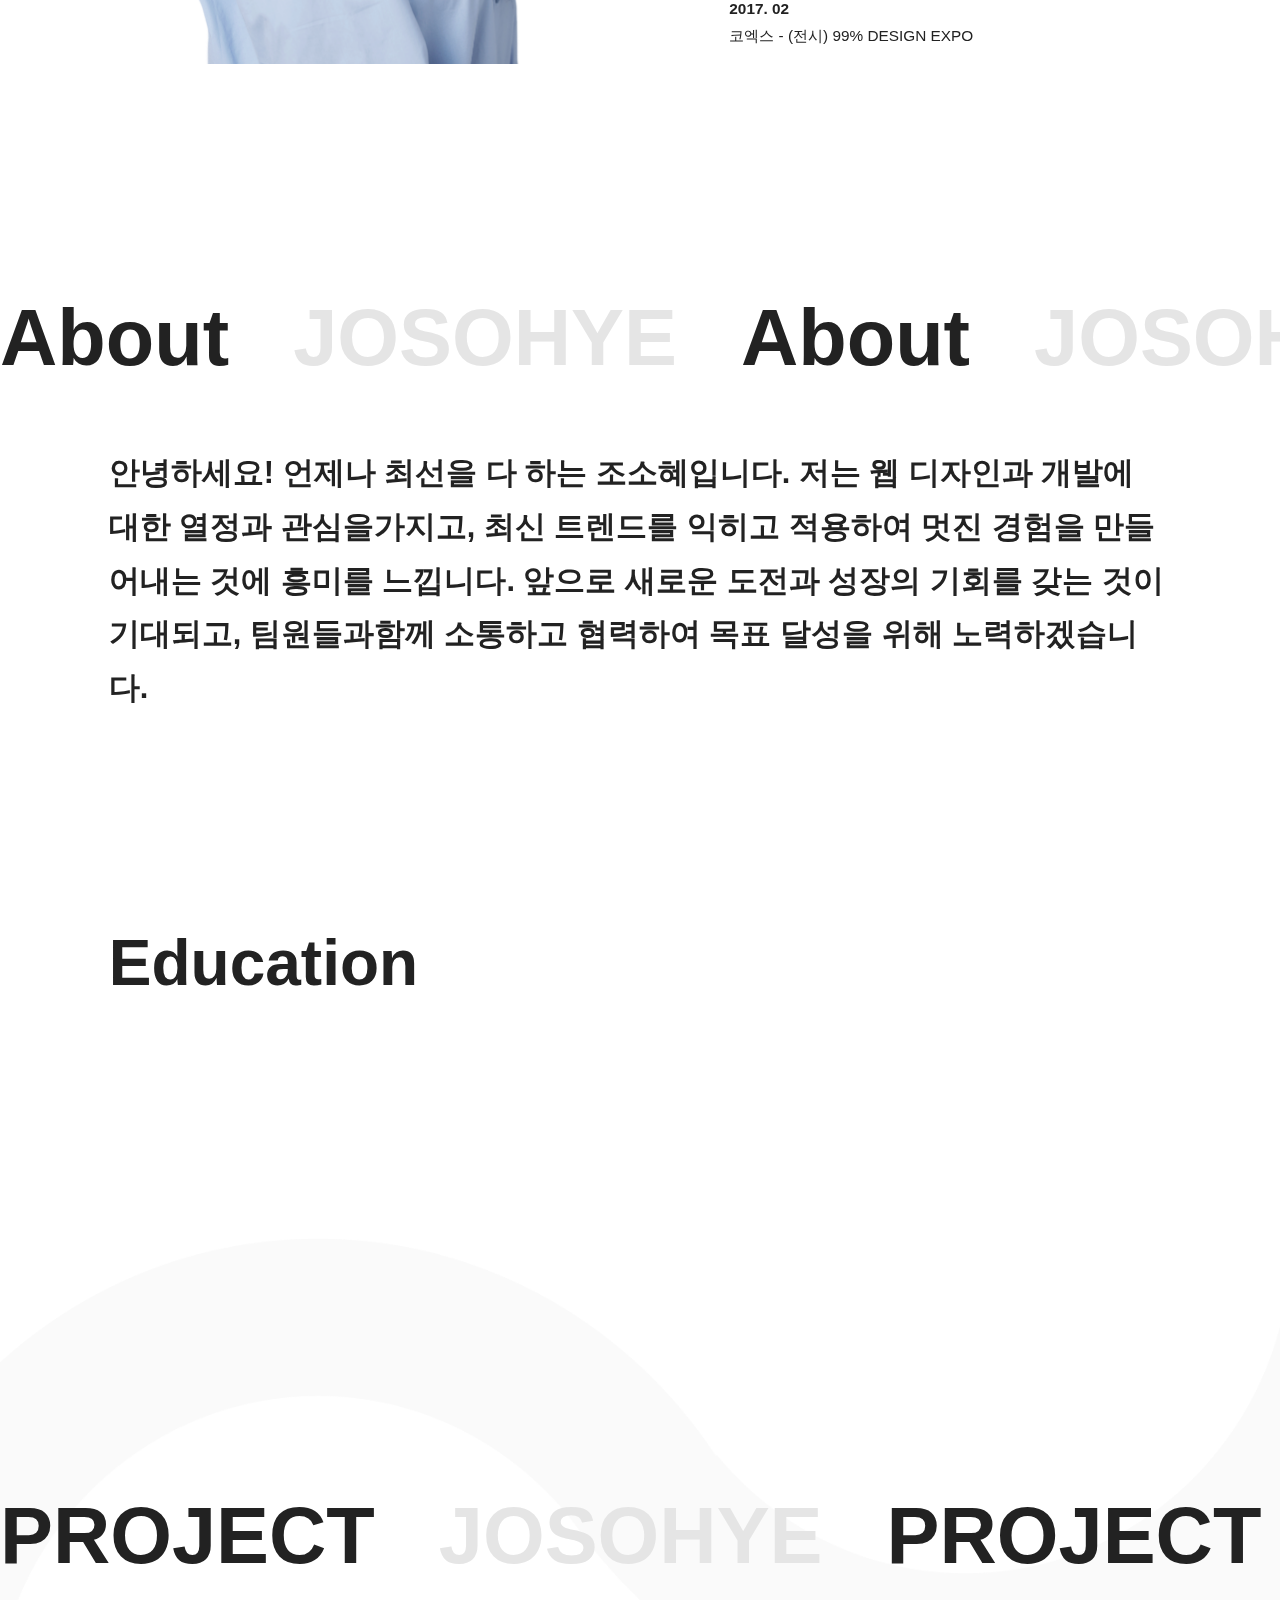
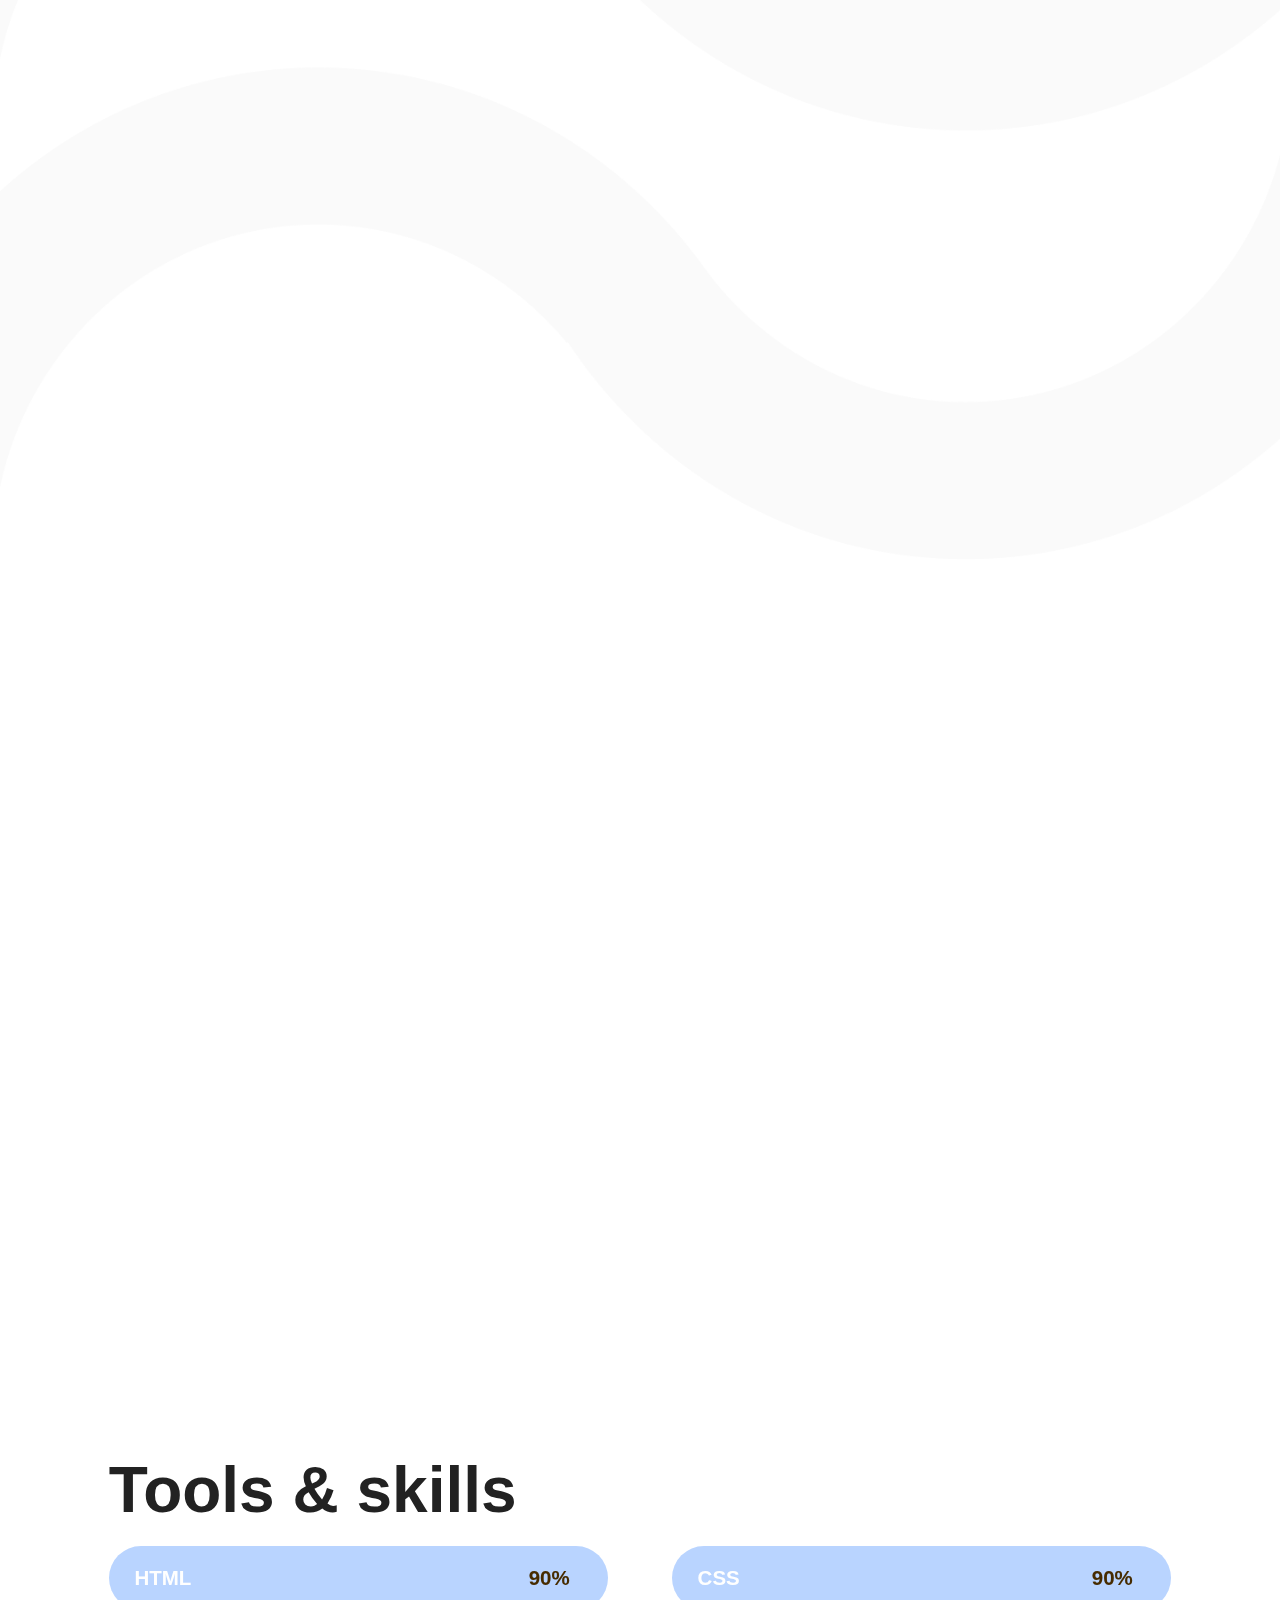
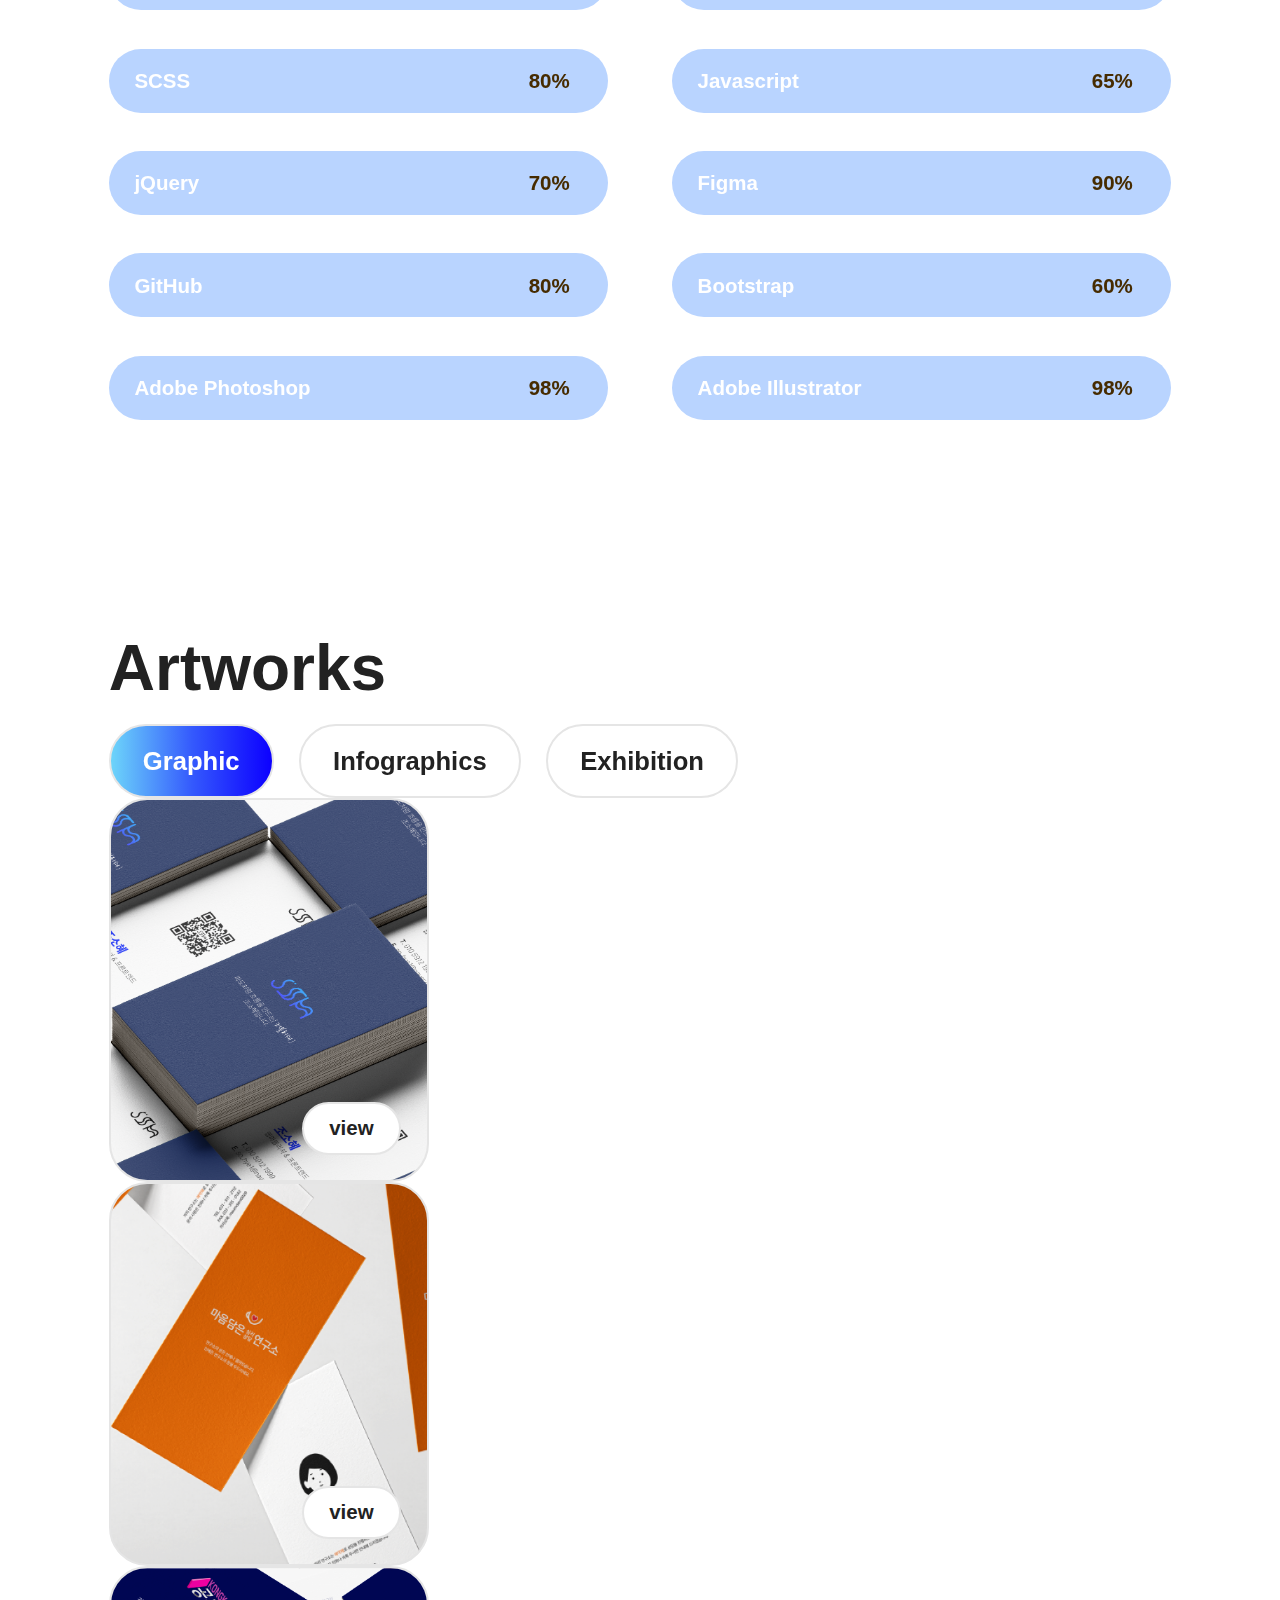
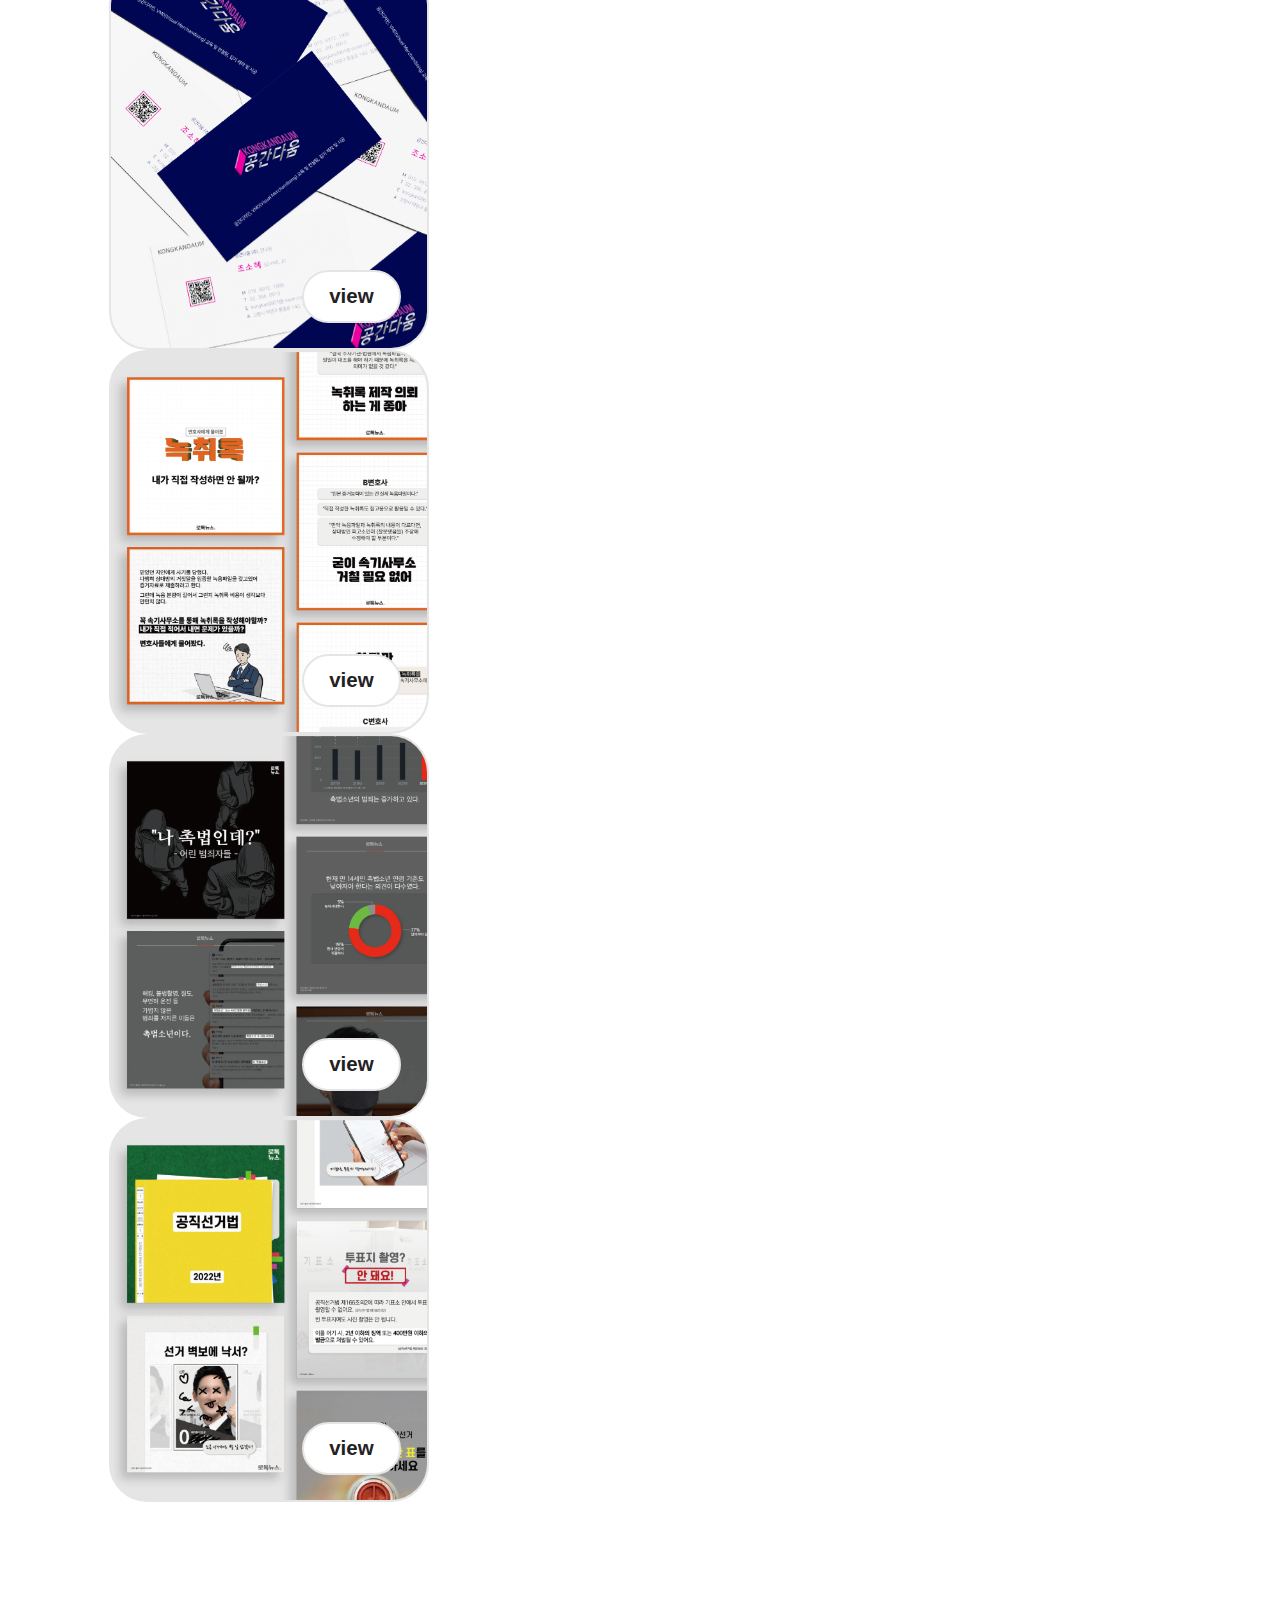
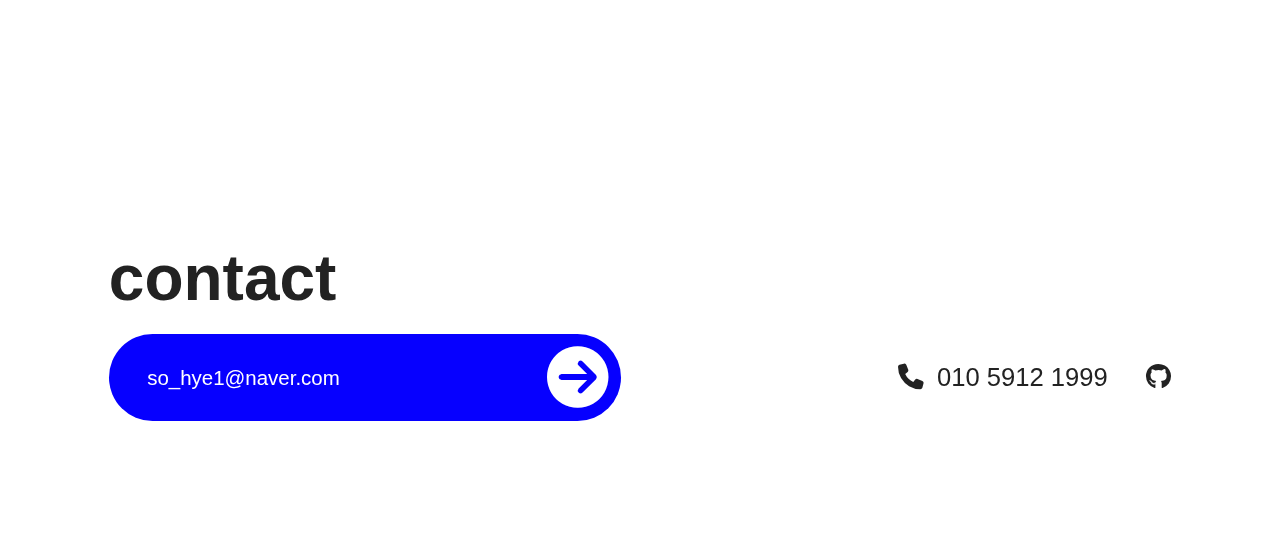
==== commit 1277151c: "1105artwork" ====
--- a/index.html
+++ b/index.html
@@ -7,9 +7,13 @@
     <link rel="stylesheet" href="https://cdnjs.cloudflare.com/ajax/libs/pretendard/1.3.8/static/pretendard.css">
     <link href="https://cdn.jsdelivr.net/npm/typeface-poppins@1.1.13/index.min.css" rel="stylesheet">
     <link rel="stylesheet" href="https://cdnjs.cloudflare.com/ajax/libs/font-awesome/6.4.2/css/all.min.css">
-
+    <link rel="stylesheet" type="text/css"
+        href="https://cdnjs.cloudflare.com/ajax/libs/slick-carousel/1.8.1/slick.min.css" />
+    <link rel="stylesheet" type="text/css"
+        href="https://cdnjs.cloudflare.com/ajax/libs/magnific-popup.js/1.1.0/magnific-popup.min.css" />
     <link rel="stylesheet" href="css/reset.css">
     <link rel="stylesheet" href="css/layout.css">
+
     <script src='https://code.jquery.com/jquery-3.7.1.min.js'></script>
     <script src='https://code.jquery.com/ui/1.13.2/jquery-ui.js'></script>
     <script src="https://cdn.jsdelivr.net/bxslider/4.2.12/jquery.bxslider.min.js"></script>
@@ -33,7 +37,7 @@
                         <li><a href="#home">HOME</a></li>
                         <li><a href="#about">ABOUT</a></li>
                         <li><a href="#projects">PROJECT</a></li>
-                        <li><a href="#artwork" style="display: none;">ARTWORK</a></li>
+                        <li><a href="#artwork">ARTWORK</a></li>
                         <li><a href="#contact">CONTACT</a></li>
                     </ul>
                 </nav>
@@ -67,6 +71,9 @@
                                 <div class="card">
                                     <div class="thumb">
                                     </div>
+                                    <span class="img wave_top"></span>
+                                    <span class="img wave_bot"></span>
+
                                 </div>
                             </div>
                         </div>
@@ -131,7 +138,7 @@
                         트렌드를 익히고 적용하여 멋진
                         경험을
                         만들어내는
-                        것에흥미를
+                        것에 흥미를
                         느낍니다. 앞으로 새로운 도전과 성장의 기회를 갖는 것이 기대되고, 팀원들과함께 소통하고 협력하여 목표 달성을 위해 노력하겠습니다.
                     </p>
                 </div>
@@ -287,7 +294,7 @@
                                 <h4>04. Project - 카페인</h4>
                                 <p><span>기술스택</span>Figma</p>
                                 <p><span>제작기간</span>4주</p>
-                                <p><span>본인기여도</span>40%</p>
+                                <p><span>본인기여도</span>50%</p>
                             </div>
                         </li>
                     </ul>
@@ -384,87 +391,63 @@
                     <h2>Artworks</h2>
                     <div class="tabs">
                         <div class="tab-button-outer">
-                            <div id="tab1" class="tab-button active">
-                                <div class="button" id="tab1">
-                                    <span class="su_button_circle">
-                                    </span>
-                                    <a href="#content1" class="btn">
-                                        <span class="button_text_container">Infographic</span>
-                                    </a>
-                                </div>
-                            </div>
-                            <div id="tab2" class="tab-button">
-                                <div class="button">
-                                    <span class="su_button_circle">
-                                    </span>
-                                    <a href="#content2" class="btn">
-                                        <span class="button_text_container">Graphic News</span>
-                                    </a>
-                                </div>
-                            </div>
-                            <div id="tab3" class="tab-button">
-                                <div class="button">
-                                    <span class="su_button_circle">
-                                    </span>
-                                    <a href="#content3" class="btn">
-                                        <span class="button_text_container">Card News</span>
-                                    </a>
-                                </div>
-                            </div>
-                            <div id="tab4" class="tab-button">
-                                <div class="button">
-                                    <span class="su_button_circle">
-                                    </span>
-                                    <a href="#content4" class="btn">
-                                        <span class="button_text_container">Exhibition</span>
-                                    </a>
-                                </div>
-                            </div>
+                            <div id="tab1" class="tab-button active">Graphic</div>
+                            <div id="tab2" class="tab-button">Infographics</div>
+                            <div id="tab3" class="tab-button">Exhibition</div>
                         </div>
                         <div id="content1" class="tab-content active carousel">
-                            <a href="./gallery/img/info2.jpg" class="popup">
-                                <img src="./img/artwork/6.jpg">
-                                <div class="buttons">
-                                    <div class="button">
-                                        <span class="su_button_circle">
-                                        </span>
-                                        <a href="https://hyehyehyehyehyehye.github.io/project1/" class="btn"
-                                            target="_blank">
-                                            <span class="button_text_container">홈페이지</span>
-                                        </a>
-                                    </div>
-                                </div>
-                            </a>
-                            <a href="http://qwerew.cafe24.com/images/2.jpg" class="popup"><img
-                                    src="http://qwerew.cafe24.com/images/2.jpg"></a>
-                            <a href="http://qwerew.cafe24.com/images/3.jpg" class="popup"><img
-                                    src="http://qwerew.cafe24.com/images/3.jpg"></a>
-                            <a href="http://qwerew.cafe24.com/images/4.jpg" class="popup"><img
-                                    src="http://qwerew.cafe24.com/images/4.jpg"></a>
+                            <div class="popup-outer">
+                                <a href="./img/gallery/img/businessCard1.jpg" class="popup">view</a><img class="size"
+                                    src="./img/artwork/businessCard1.png">
+                            </div>
+                            <div class="popup-outer">
+                                <a href="./img/gallery/img/businessCard2.jpg" class="popup">view</a><img
+                                    src="./img/artwork/businessCard2.png">
+                            </div>
+                            <div class="popup-outer">
+                                <a href="./img/gallery/img/businessCard3.jpg" class="popup">view</a><img
+                                    src="./img/artwork/businessCard3.png">
+                            </div>
+                            <div class="popup-outer">
+                                <a href="./img/gallery/img/card1.jpg" class="popup">view</a><img
+                                    src="./img/artwork/card3.png" style="width: 110%;">
+                            </div>
+                            <div class="popup-outer">
+                                <a href="./img/gallery/img/card2.jpg" class="popup">view</a><img
+                                    src="./img/artwork/card2.png" style="width: 110%;">
+                            </div>
+                            <div class="popup-outer">
+                                <a href="./img/gallery/img/card3.jpg" class="popup">view</a><img
+                                    src="./img/artwork/card1.png" style="width: 110%;">
+                            </div>
+
+
                         </div>
                         <div id="content2" class="tab-content carousel">
-                            <a href="http://qwerew.cafe24.com/images/5.jpg" class="popup"><img
-                                    src="http://qwerew.cafe24.com/images/5.jpg"></a>
-                            <a href="http://qwerew.cafe24.com/images/6.jpg" class="popup"><img
-                                    src="http://qwerew.cafe24.com/images/6.jpg"></a>
-                            <a href="http://qwerew.cafe24.com/images/7.jpg" class="popup"><img
-                                    src="http://qwerew.cafe24.com/images/7.jpg"></a>
-                            <a href="http://qwerew.cafe24.com/images/8.jpg" class="popup"><img
-                                    src="http://qwerew.cafe24.com/images/8.jpg"></a>
+                            <div class="popup-outer">
+                                <a href="./img/artwork/6.jpg" class="popup">view</a><img src="./img/artwork/6.jpg">
+                            </div>
+                            <div class="popup-outer">
+                                <a href="./img/artwork/3.jpg" class="popup">view</a><img src="./img/artwork/3.jpg">
+                            </div>
+                            <div class="popup-outer">
+                                <a href="./img/artwork/7.jpg" class="popup">view</a><img src="./img/artwork/7.jpg">
+                            </div>
+                            <div class="popup-outer">
+                                <a href="./img/artwork/8.jpg" class="popup">view</a><img src="./img/artwork/8.jpg">
+                            </div>
                         </div>
                         <div id="content3" class="tab-content carousel">
-                            <a href="http://qwerew.cafe24.com/images/1.jpg" class="popup"><img
-                                    src="http://qwerew.cafe24.com/images/1.jpg"></a>
-                            <a href="http://qwerew.cafe24.com/images/2.jpg" class="popup"><img
-                                    src="http://qwerew.cafe24.com/images/2.jpg"></a>
-                            <a href="http://qwerew.cafe24.com/images/3.jpg" class="popup"><img
-                                    src="http://qwerew.cafe24.com/images/3.jpg"></a>
-                            <a href="http://qwerew.cafe24.com/images/4.jpg" class="popup"><img
-                                    src="http://qwerew.cafe24.com/images/4.jpg"></a>
-                        </div>
-                    </div>
-                </div>
-            </div>
+                            <div class="popup-outer"><a href="./img/gallery/img/99.png" class="popup">view</a>
+                                <img src="./img/artwork/99-Expo-Poster-2-2.jpg" style="width: 110%;">
+                            </div>
+                            <div class="popup-outer"><a href="./img/gallery/img/2018.png" class="popup">view</a>
+                                <img src="./img/artwork//2018.png">
+                            </div>
+
+                        </div>
+                    </div>
+                </div>
         </main>
         <footer id="contact">
             <div class="inner">
--- a/css/layout.css
+++ b/css/layout.css
@@ -1,6 +1,3 @@
-@import url(https://cdnjs.cloudflare.com/ajax/libs/slick-carousel/1.8.1/slick.css);
-@import url(https://cdnjs.cloudflare.com/ajax/libs/magnific-popup.js/1.1.0/magnific-popup.css);
-
 body::before {
   content: "";
   display: block;
@@ -132,23 +129,56 @@
   border-radius: 30vw;
 }
 .card .thumb {
-  background: #dff2ff url(../img/bg/2.png) no-repeat bottom center;
+  background: #dff2ff url(../img/bg/2.png) no-repeat bottom 0 center;
   width: 100%;
   height: 100%;
-  background-size: 30vw;
+  background-size: 33vw;
   border-radius: 30vw;
 }
 .card .thumb::after {
-  background: inherit;
+  background: #9bc8ff93;
   content: "";
   display: block;
   position: absolute;
-  left: -20px;
-  top: 20px;
-  width: 100%;
-  height: 108%;
+  left: -60px;
+  top: 60px;
+  width: 80%;
+  height: 105%;
   z-index: -1;
-  filter: blur(55px);
+  filter: blur(50px);
+  border-radius: 30vw;
+}
+
+.card .img {
+  display: block;
+  width: 12vw;
+  height: 4vw;
+  position: absolute;
+  transform: translateZ(80px);
+  transform-style: preserve-3d;
+  background: url(../img/icon/wave2.png) no-repeat center center/contain;
+}
+.card .img::after {
+  background: url(../img/icon/wave2.png) no-repeat center center/contain;
+  content: "";
+  display: block;
+  position: absolute;
+  left: -5px;
+  top: 15px;
+  width: 80%;
+  height: 105%;
+  z-index: -1;
+  filter: blur(10px);
+  opacity: 0.3;
+}
+
+.card .img.wave_top {
+  top: 20%;
+  left: -20%;
+}
+.card .img.wave_bot {
+  bottom: 20%;
+  left: 80%;
 }
 
 /* section home btn */
@@ -492,7 +522,7 @@
 }
 
 .tool_bar {
-  background: #d8e7ff;
+  background: #b9d4ff;
   justify-content: flex-start;
   border-radius: 100px;
   align-items: center;
@@ -524,58 +554,107 @@
 /* section tool end */
 
 /* section artwork  */
-.section.artwork {
+
+.tab-button-outer {
+  display: flex;
+  justify-content: flex-start;
+  gap: 2vw;
+}
+
+.tab-button {
+  border: 2px solid var(--gray2);
+  padding: 1vw 2.5vw;
+  border-radius: 3vw;
+  font-size: 2vw;
+  font-weight: 600;
+}
+
+.tab-button:hover {
+  background-color: #ddd;
+}
+
+.tab-button.active {
+  background: linear-gradient(270deg, #0c00ff 0%, #3459fd 49.48%, #6dd5fa 100%);
+  color: #fff;
+}
+
+.tab-content {
   display: none;
-  width: 100%;
-  height: 50vw;
-}
-.section.artwork .tab-button-outer {
-  display: flex;
-  gap: 3vw;
-}
-
-.section.artwork .buttons {
-  display: flex;
-  gap: 2vw;
-}
-.section.artwork .button {
+}
+
+.tab-content.active {
+  display: block;
+}
+
+.carousel {
+  width: 100%;
+}
+.slick-list {
+  margin-top: 3vw;
+}
+.popup-outer {
+  width: 25vw;
+  height: 30vw;
   overflow: hidden;
-  position: relative;
-  border-radius: 50vw;
-}
-.section.artwork .tab-content {
-  display: none;
-}
-.section.artwork .tab-content.active {
-  display: block;
-}
-
-.section.artwork .buttons {
-  display: flex;
-  gap: 2vw;
-}
-.section.artwork .button {
-  overflow: hidden;
-  position: relative;
-  border-radius: 50vw;
-}
-
-.slick-track a {
-  height: 35vw;
-  margin-right: 30px;
   border-radius: 3vw;
+  margin-right: 3vw;
+  position: relative;
   border: 2px solid var(--gray2);
-  overflow: hidden;
-}
-.slick-track a img {
-  width: 100%;
-}
-
+  background: var(--gray2);
+}
+.popup-outer a {
+  padding: 0.5vw 2vw;
+  border: 2px solid var(--gray2);
+  border-radius: 3vw;
+  position: absolute;
+  right: 2vw;
+  bottom: 2vw;
+  font-weight: 700;
+}
+.popup-outer a:hover {
+  background-color: #ddd;
+}
+.carousel img {
+  width: 100%;
+}
+.popup {
+  position: absolute;
+  display: block;
+  background: white;
+}
+.slick-arrow {
+  display: block;
+  position: absolute;
+  top: -8vw;
+  text-indent: -9999999px;
+  width: 5vw;
+  height: 5vw;
+  border-radius: 3vw;
+  border: none;
+  z-index: 1;
+}
+.slick-arrow:hover {
+  background-color: #ddd;
+}
+
+.slick-prev {
+  background: url(../img/icon/prev.png) no-repeat center left 1.2vw / contain;
+  background-size: 2vw 3vw;
+  background-color: #0c00ff;
+  z-index: 1;
+  right: 10vw;
+}
+.slick-next {
+  background: url(../img/icon/next.png) no-repeat center right 1.2vw / contain;
+  background-size: 2vw 3vw;
+  background-color: #0c00ff;
+  right: 2vw;
+}
 /* section artwork end */
 
 /* footer */
 footer {
-  /* margin-top: 20vw; */
+  margin-top: 20vw;
   padding: 5vw 0;
 }
 
@@ -683,8 +762,9 @@
     width: 100%;
     justify-content: flex-end;
   }
-  .section.home .mainpage .photo {
-    left: 30%;
+  .section.home .mainpage #top {
+    position: absolute;
+    left: 12%;
   }
   .section.home .mainpage .buttons {
     margin-right: 10vw;
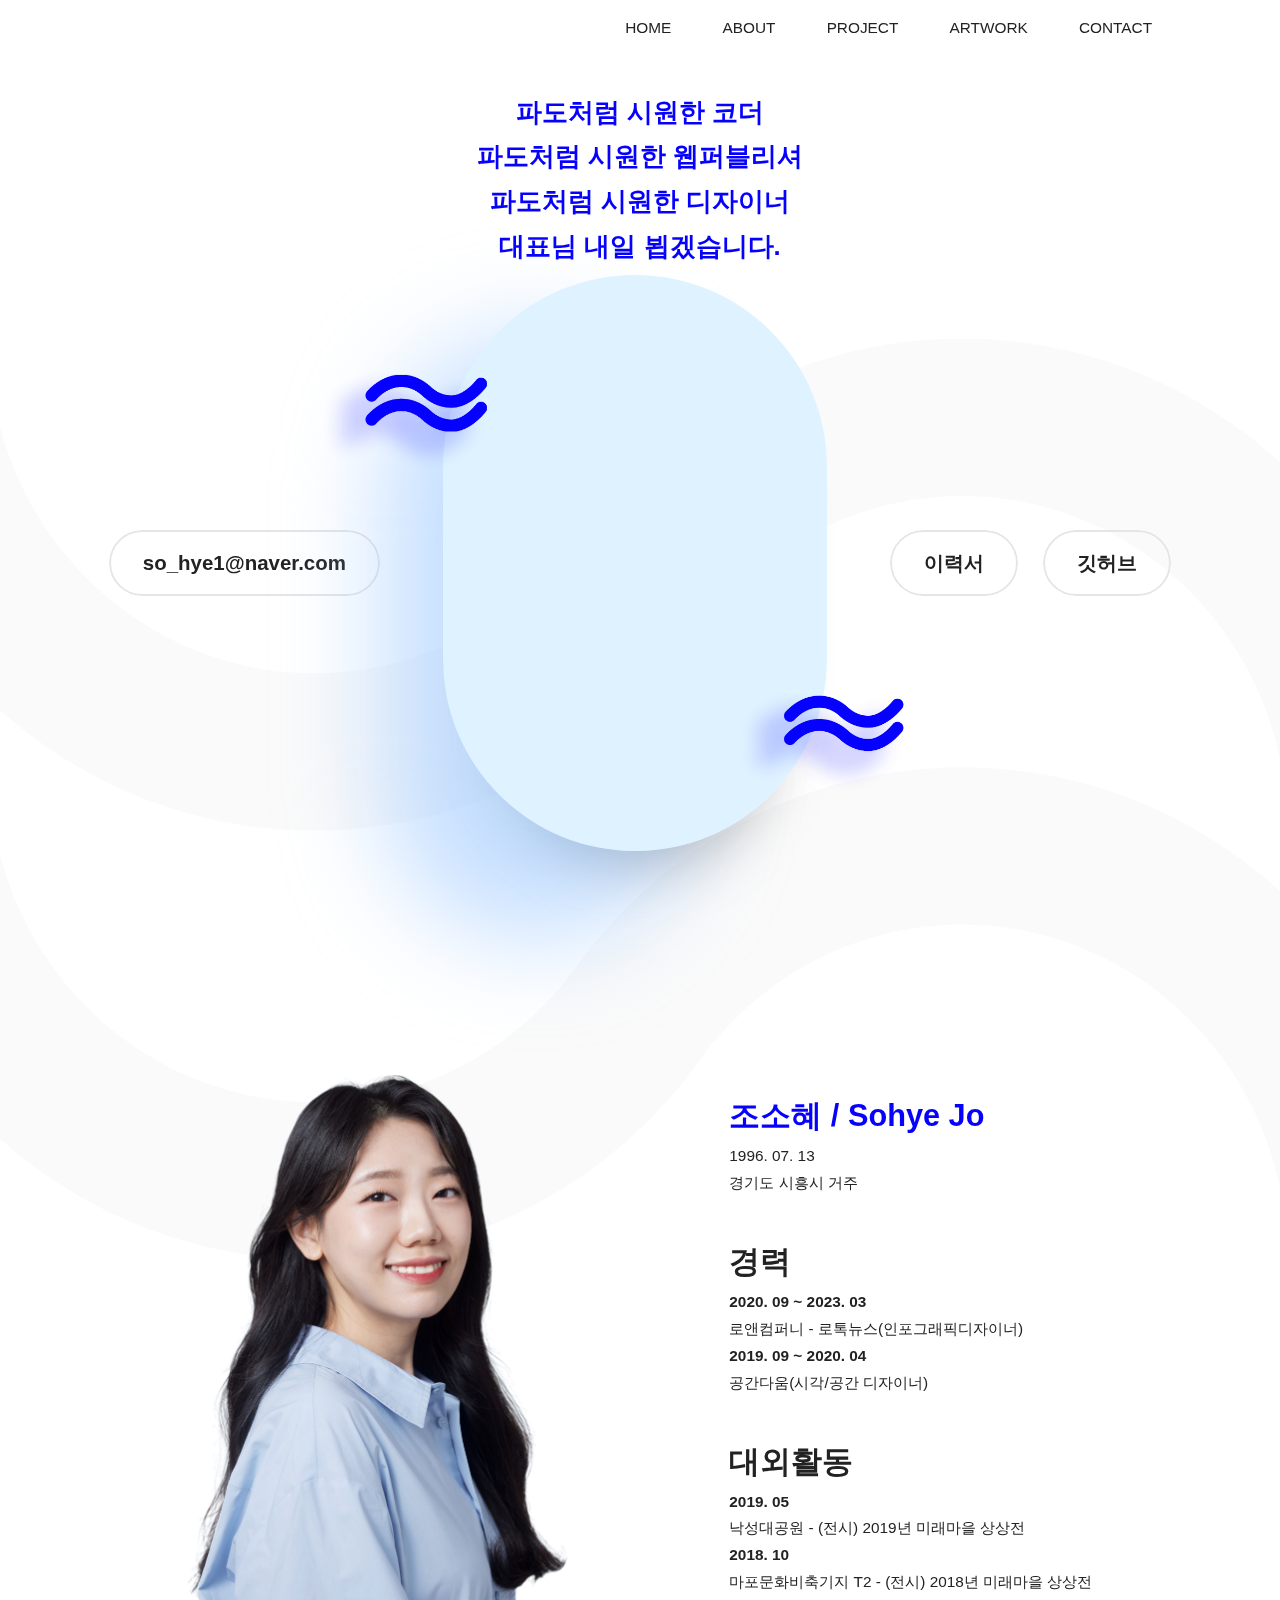
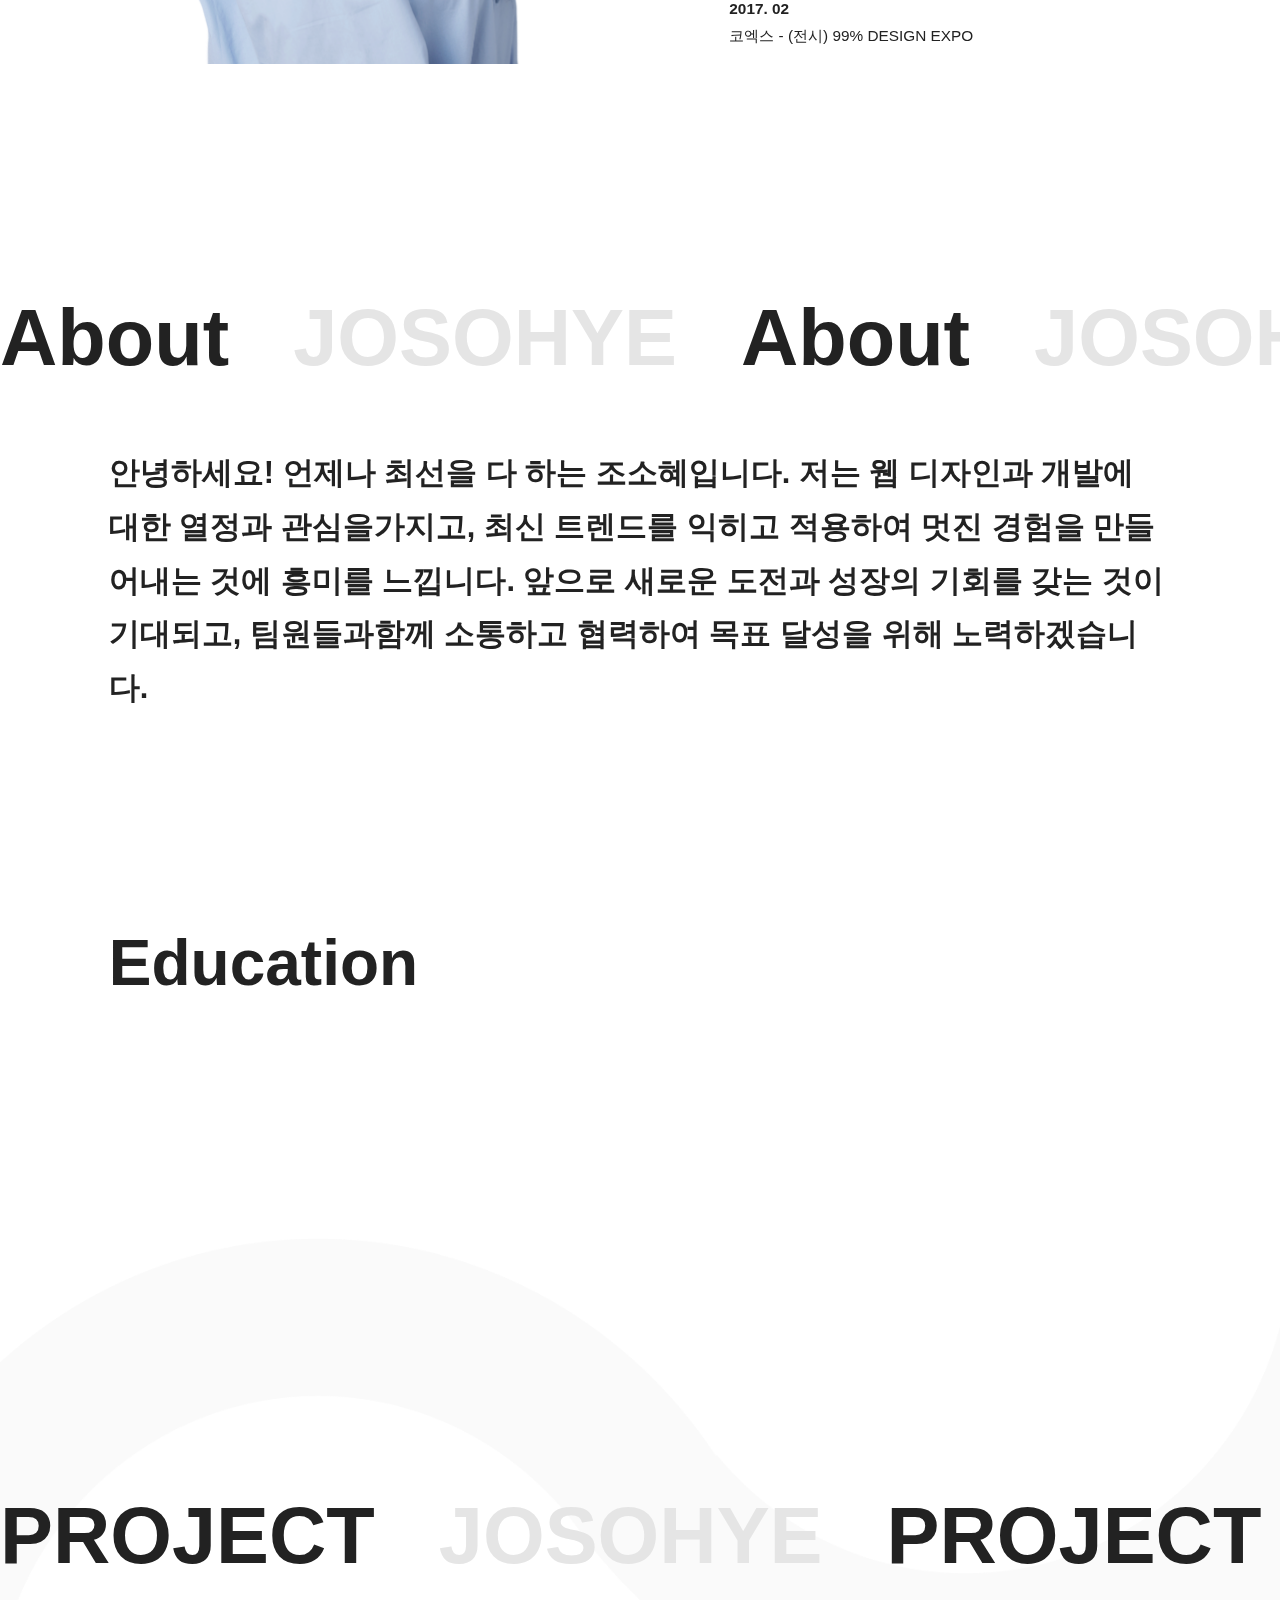
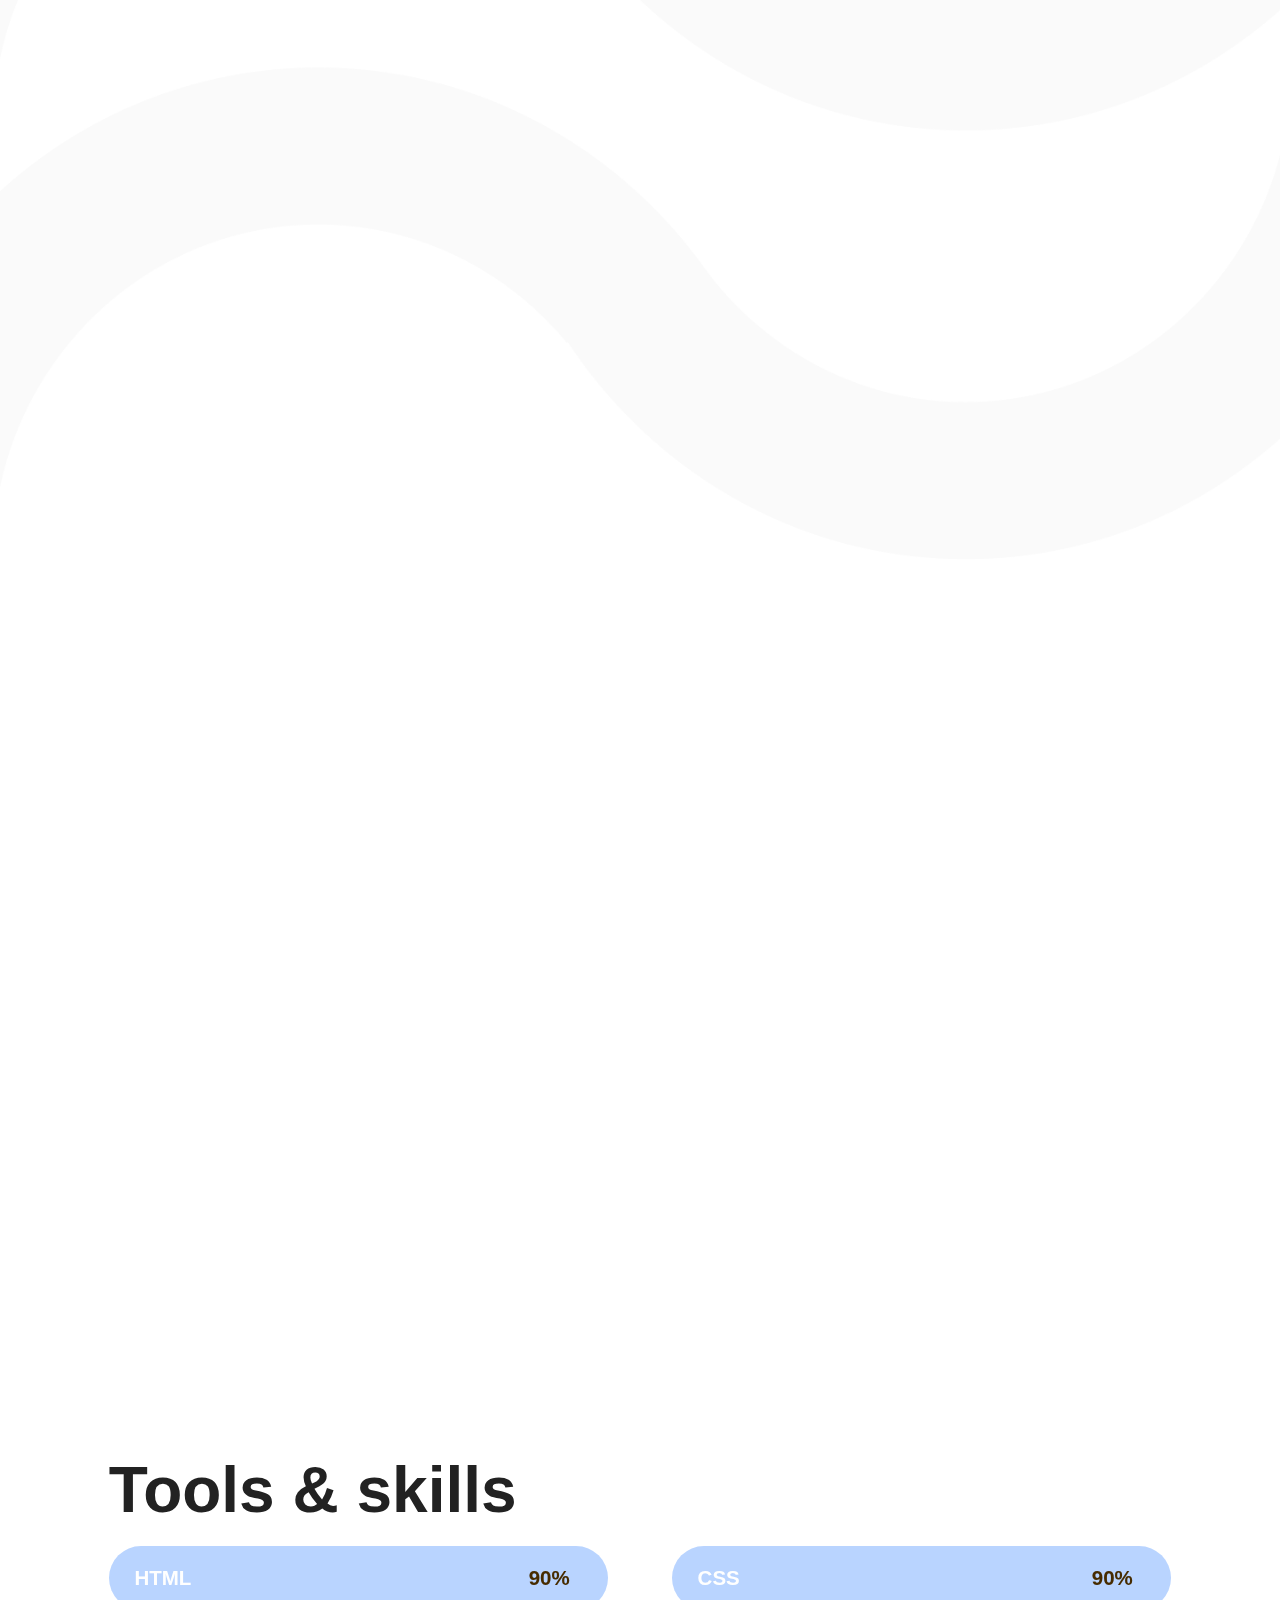
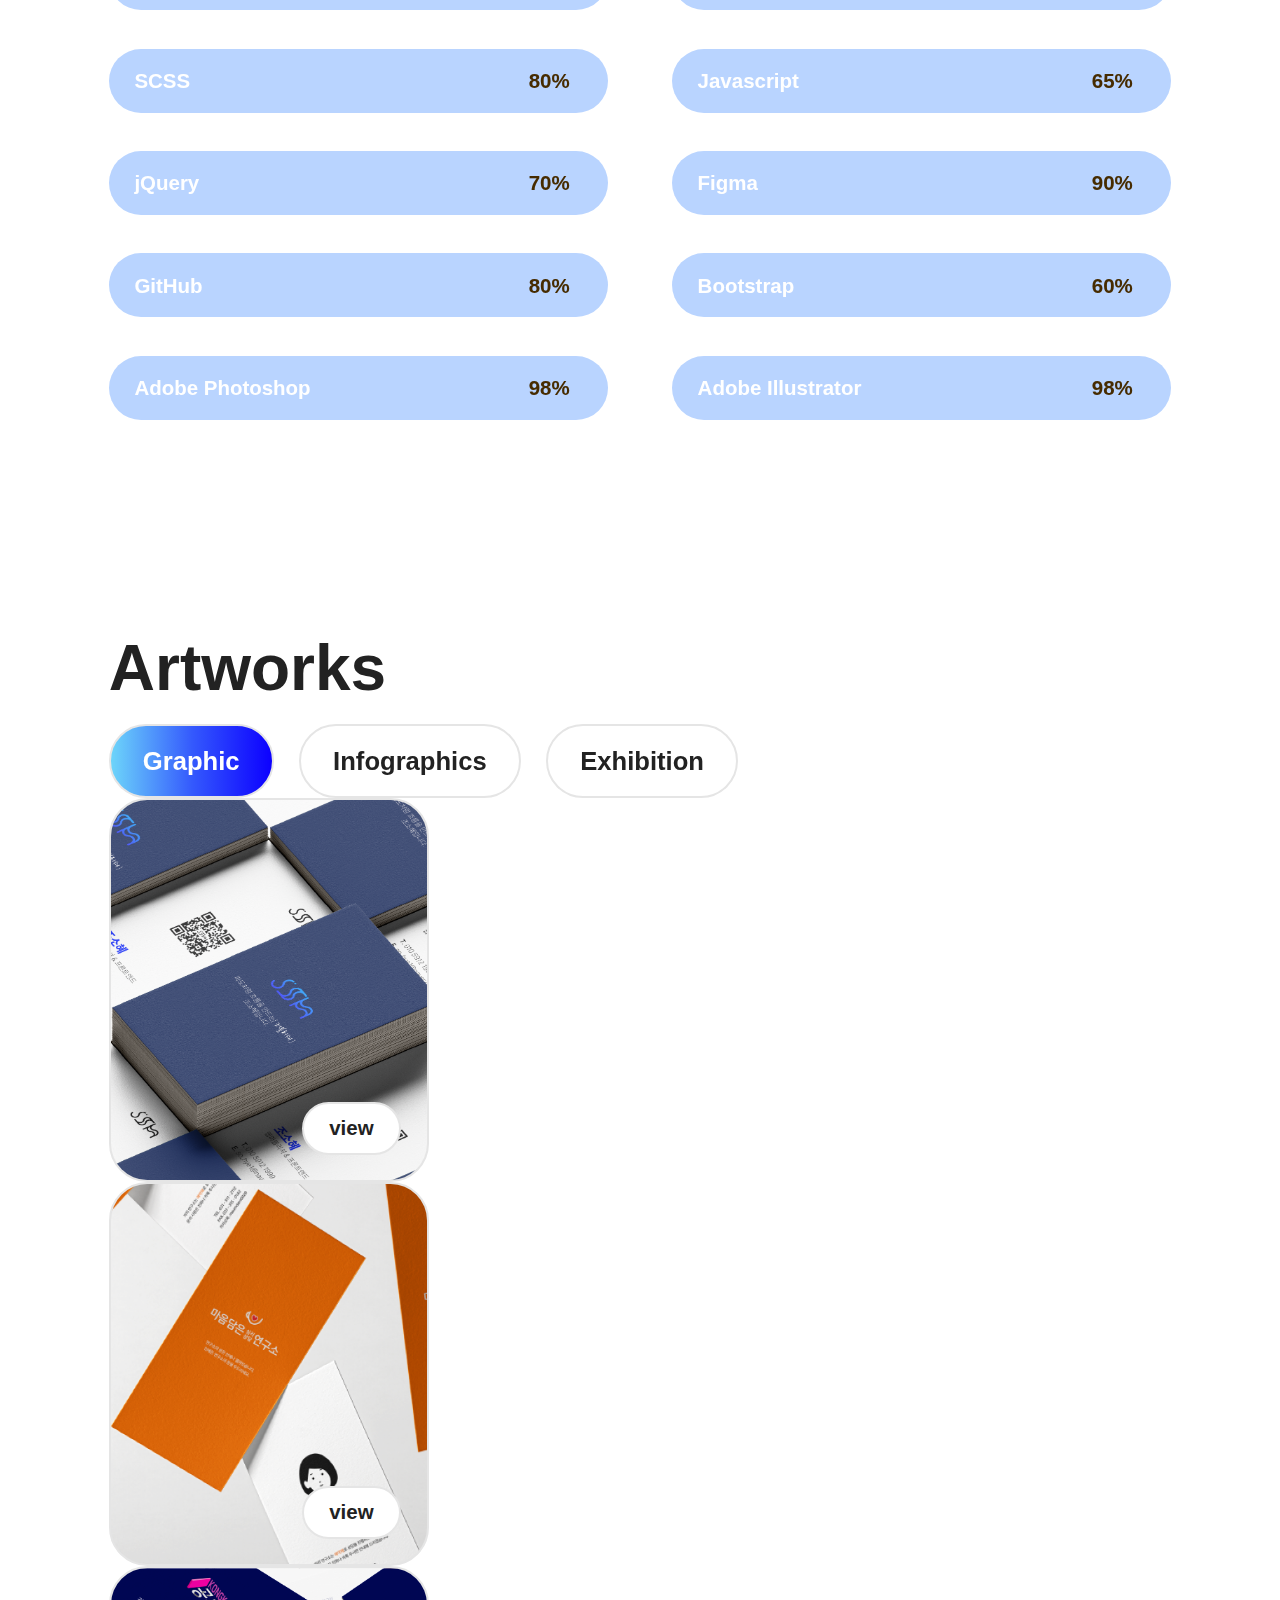
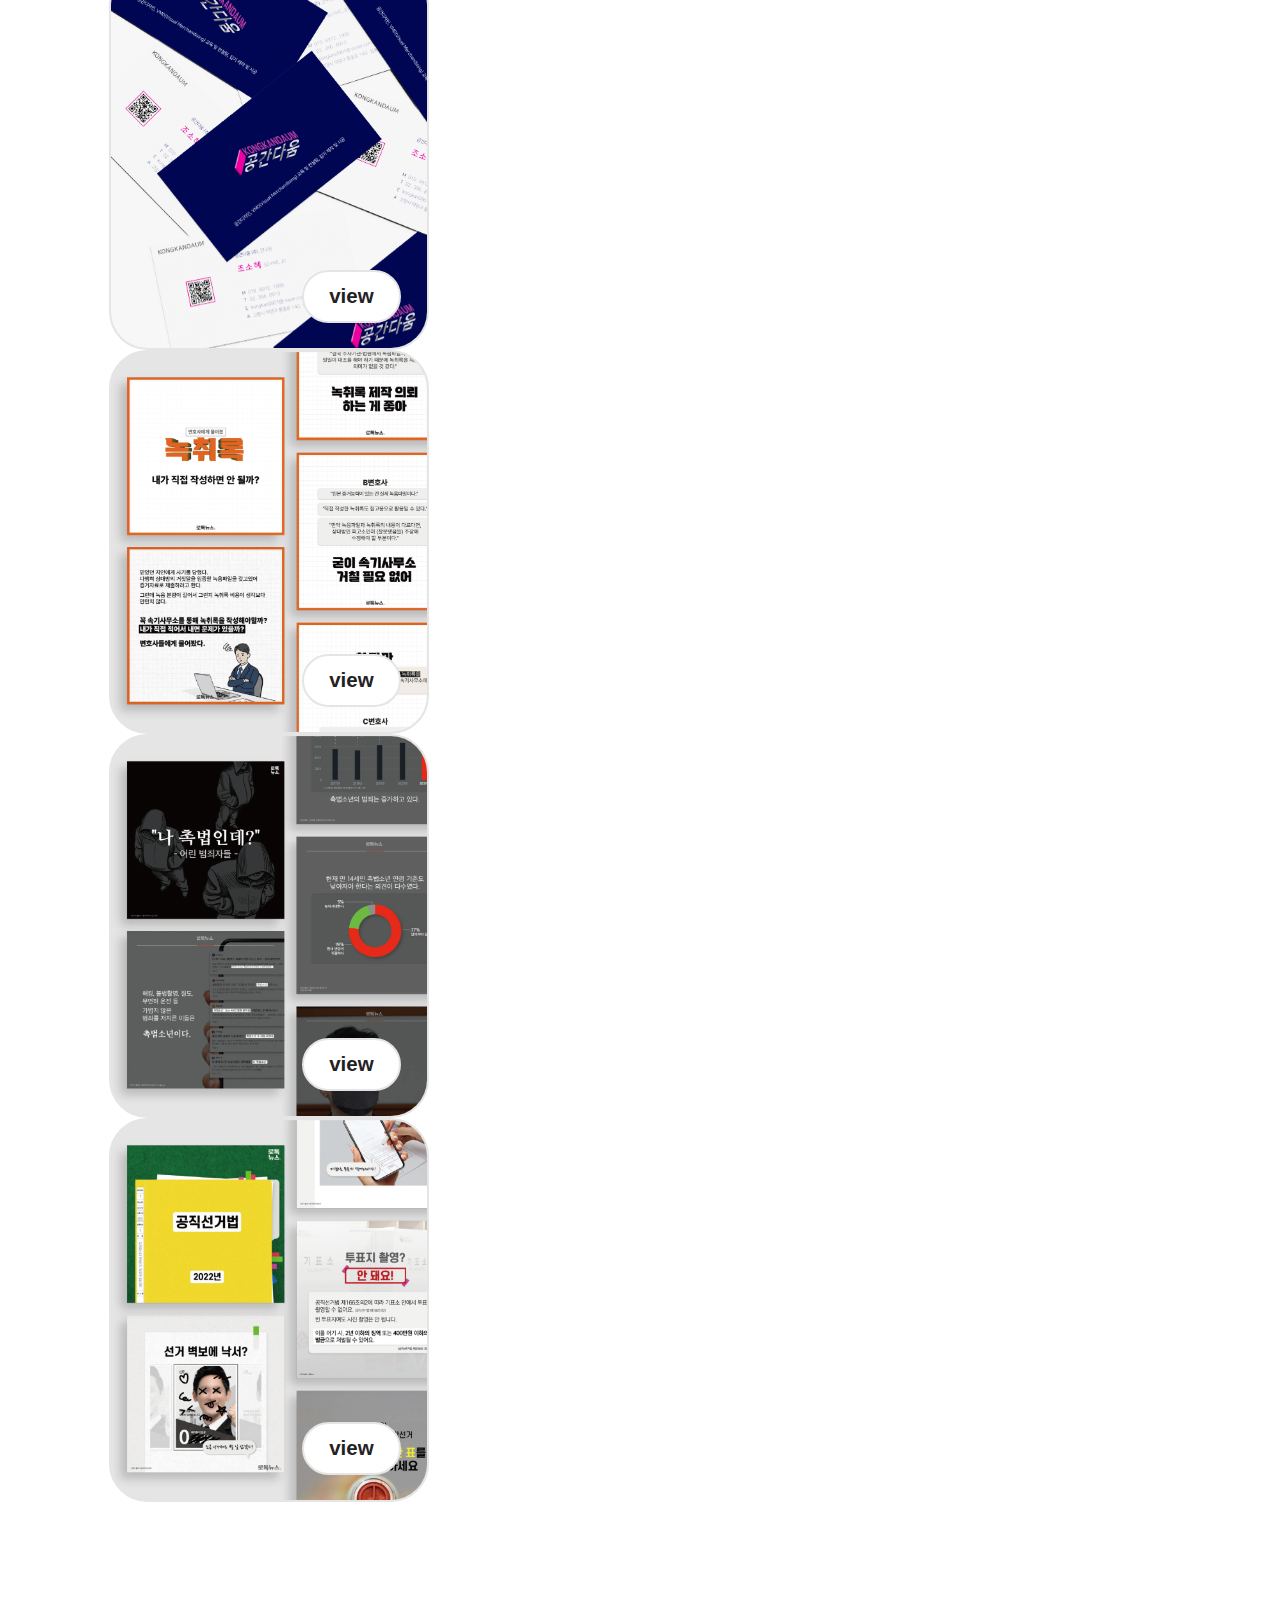
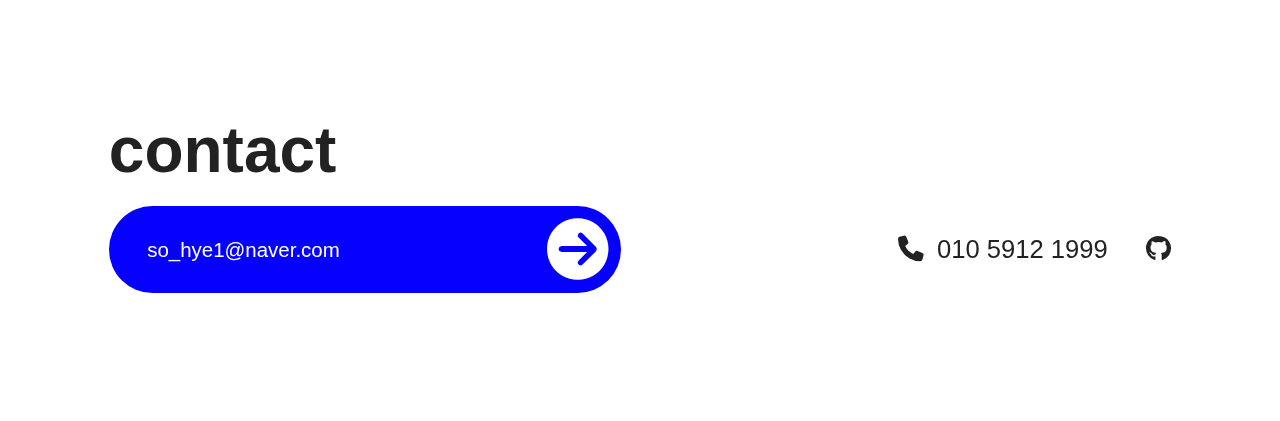
==== commit c7dde2aa: "1106artwork" ====
--- a/index.html
+++ b/index.html
@@ -436,6 +436,15 @@
                             <div class="popup-outer">
                                 <a href="./img/artwork/8.jpg" class="popup">view</a><img src="./img/artwork/8.jpg">
                             </div>
+                            <div class="popup-outer">
+                                <a href="./img/gallery/img/news2.jpg" class="popup">view</a>
+                                <img src="./img/artwork/news2.png">
+                            </div>
+                            <div class="popup-outer">
+                                <a href="./img/gallery/img/news1.jpg" class="popup">view</a>
+                                <img src="./img/artwork/news4.png">
+                            </div>
+
                         </div>
                         <div id="content3" class="tab-content carousel">
                             <div class="popup-outer"><a href="./img/gallery/img/99.png" class="popup">view</a>
--- a/css/layout.css
+++ b/css/layout.css
@@ -622,6 +622,7 @@
   display: block;
   background: white;
 }
+
 .slick-arrow {
   display: block;
   position: absolute;
@@ -654,7 +655,7 @@
 
 /* footer */
 footer {
-  margin-top: 20vw;
+  margin-top: 10vw;
   padding: 5vw 0;
 }
 
